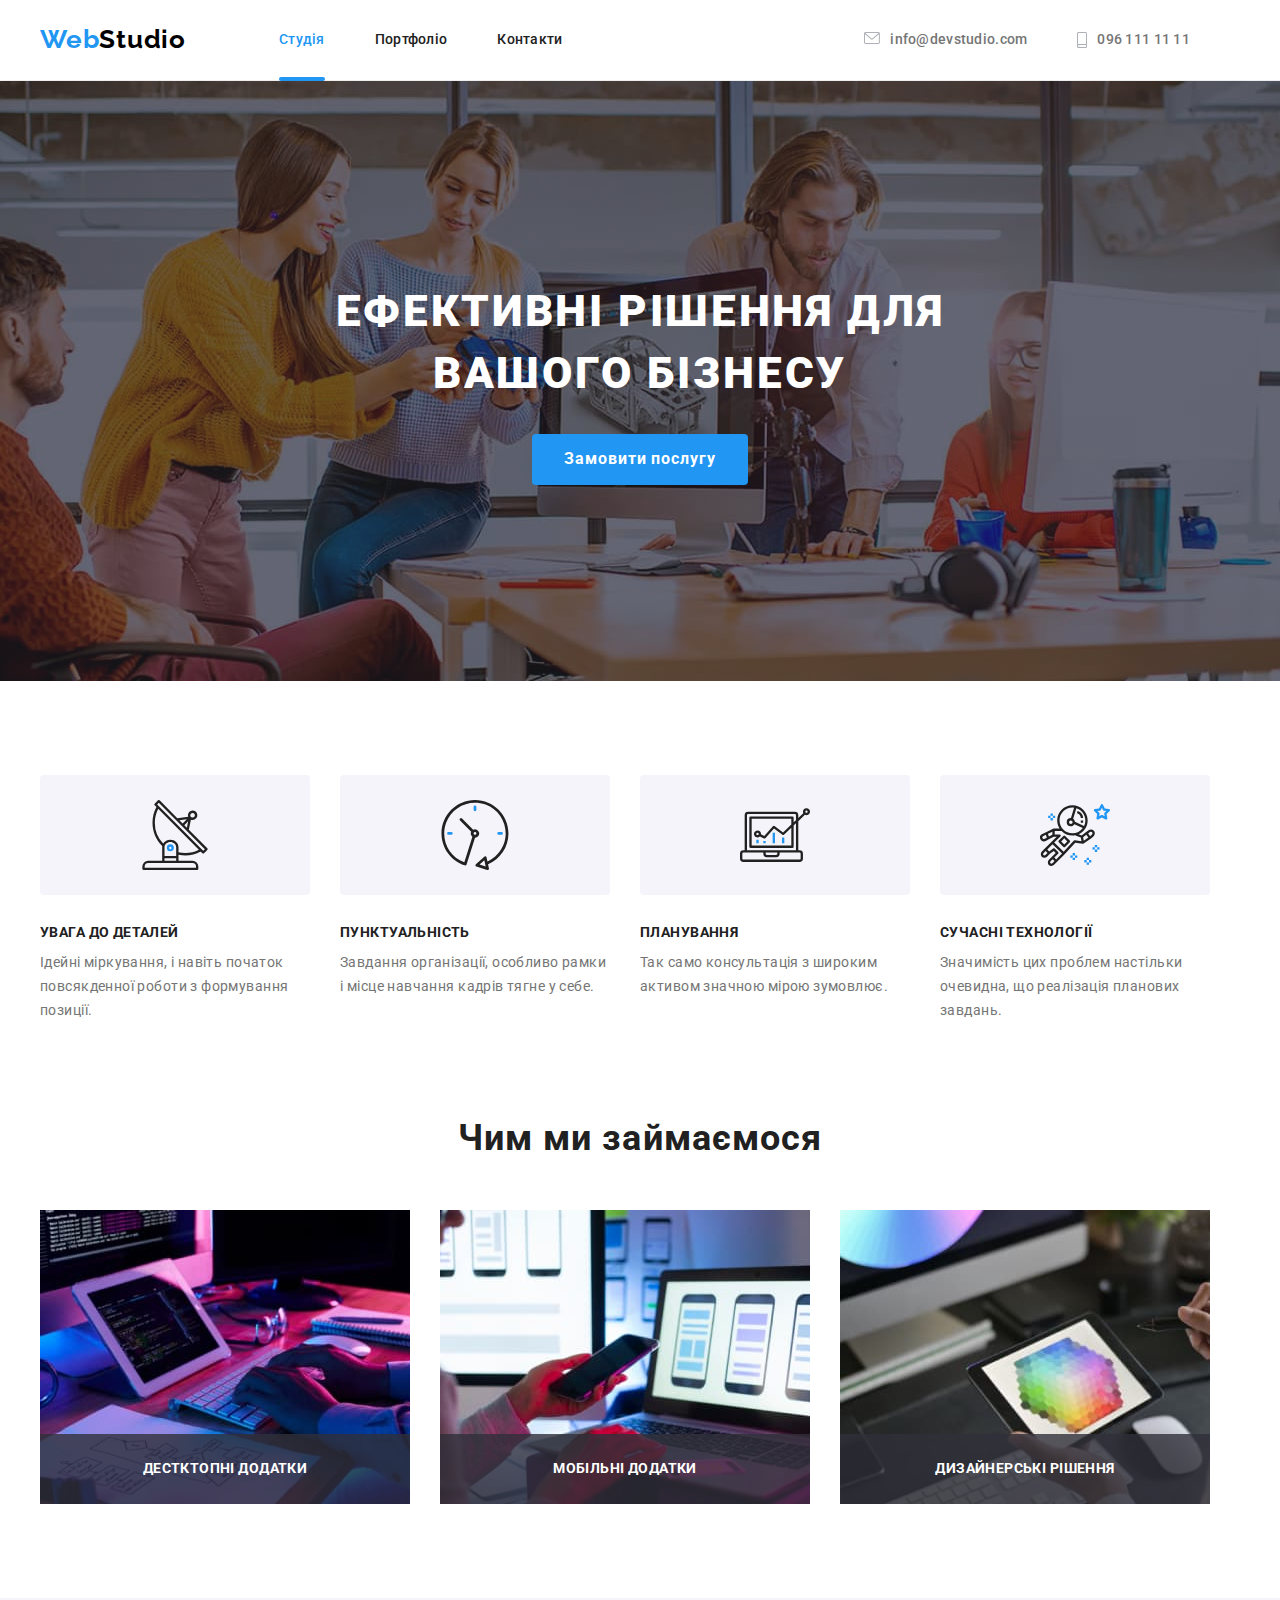
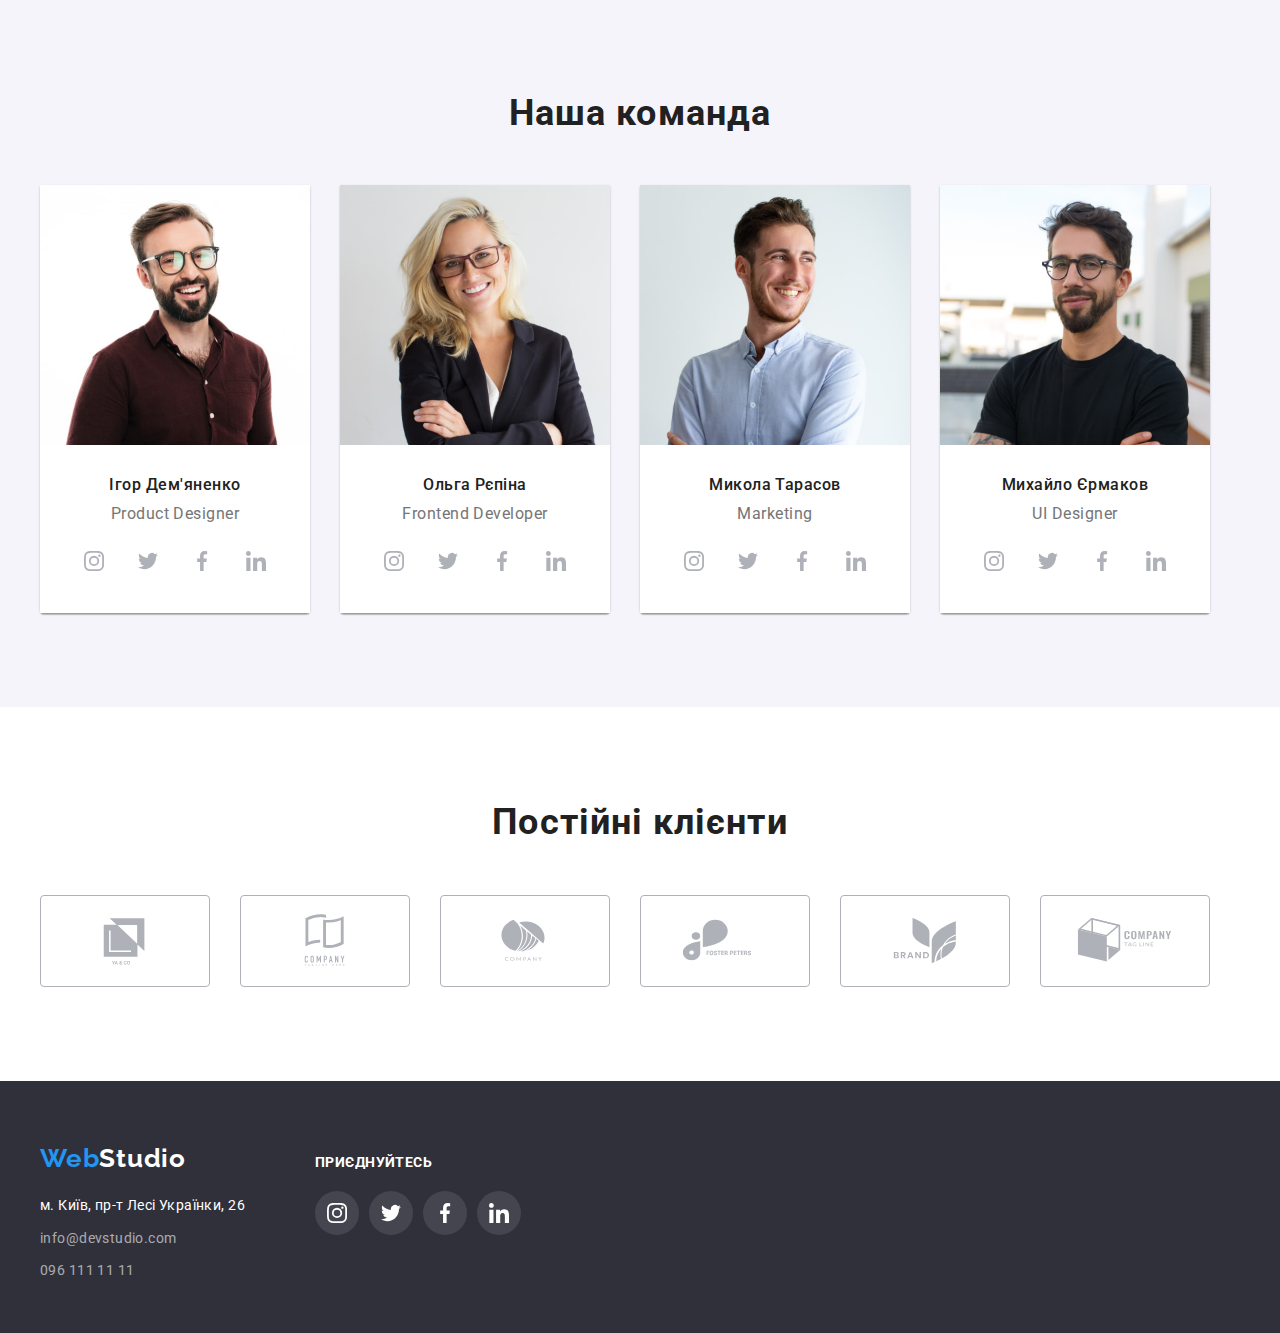
==== index.html @ 13bc8167 "Checkbox" ====
<!DOCTYPE html>
<html lang="uk">

<head>
    <meta charset="UTF-8">
    <meta http-equiv="X-UA-Compatible" content="IE=edge">
    <meta name="viewport" content="width=device-width, initial-scale=1.0">
    <title>Головна</title>

    <link rel="preconnect" href="https://fonts.googleapis.com">
    <link rel="preconnect" href="https://fonts.gstatic.com" crossorigin>
    <link href="https://fonts.googleapis.com/css2?family=Raleway:wght@700&family=Roboto:wght@400;500;700;900&display=swap" rel="stylesheet">

    <link rel="stylesheet" href="https://cdnjs.cloudflare.com/ajax/libs/modern-normalize/1.1.0/modern-normalize.min.css"> 
    <link rel="stylesheet" href="./css/styles.css"> 

</head>

<body>

    <!-- Хедер -->
    <header class="nav-border">
        <div class="container">
            <div class="container-nav">
                <nav class="container-nav">
    
                    <a href="./index.html" lang="en" title="Логотип компанії" class="logo link"><span
                            class="logo-accent">Web</span>Studio</a>

                    <ul class="site-nav list">
                        <li><a href="./index.html" title="Студія" class="link current">Студія</a></li>
                        <li><a href="./portfolio.html" title="Портфоліо" class="link">Портфоліо</a></li>
                        <li><a href="./contacts.html" title="Контакти" class="link">Контакти</a></li>
                    </ul>
                </nav>
                <div class="container-contacts">
                    <ul class="contacts list">
                        <li>
                            <a href="mailto:info@devstudio.com" class="email-header">
                                <svg class="header-contacts-icon" width="16px" height="12px">
                                    <use href="./images/symbol-defs.svg#icon-envelope"></use>
                            </svg> info@devstudio.com</a>
                        </li>
                        <li>
                            <a href="tel:0961111111" class="tel-header">
                                <svg class="header-contacts-icon" width="10px" height="16px">
                                    <use href="./images/symbol-defs.svg#icon-smartphone"></use>
                            </svg> 096 111 11 11</a>
                        </li>
                    </ul>
                </div>
            </div>
        </div>
    </header>

    <main>
      
        <!-- Ефективні рішення для вашого бізнесу -->
        <section class="hero overlay">
            <div class="container">
                <div class="hero-title-position">
                    <h1 class="hero-title uppercase">Ефективні рішення для вашого бізнесу</h1>
                </div>
                <div class="hero-buttom-position">
                    <button type="button" class="button primary" data-modal-open>Замовити послугу</button>
                </div>
            </div>
        </section>


        <!-- Особливості -->
        <section class="features">
            <div class="container">
                <h2 class="features-maintext hidden">Переваги нашої компанії</h2>
                <ul class="list">
                    <li class="features-li">
                        <div class="features-block">
                            <svg class="features-block-icon">
                            <use href="./images/symbol-defs.svg#icon-antenna"></use>
                            </svg>
                        </div>
                        <h3 class="maintextheader-features uppercase">Увага до деталей</h3>
                        <p class="maintext-features">Ідейні міркування, і навіть початок повсякденної роботи з формування позиції.</p>
                    </li>

                    <li class="features-li">
                        <div class="features-block">
                            <svg class="features-block-icon">
                                <use href="./images/symbol-defs.svg#icon-clock"></use>
                            </svg>
                        </div>
                        <h3 class="maintextheader-features uppercase">Пунктуальність</h3>
                        <p class="maintext-features">Завдання організації, особливо рамки і місце навчання кадрів тягне у себе.</p>
                    </li>

                    <li class="features-li">
                        <div class="features-block">
                            <svg class="features-block-icon">
                                <use href="./images/symbol-defs.svg#icon-diagram"></use>
                            </svg>
                        </div>
                        <h3 class="maintextheader-features uppercase">Планування</h3>
                        <p class="maintext-features">Так само консультація з широким активом значною мірою зумовлює.</p>
                    </li>

                    <li class="features-li">
                        <div class="features-block">
                            <svg class="features-block-icon">
                                <use href="./images/symbol-defs.svg#icon-astronaut"></use>
                            </svg>
                        </div>
                        <h3 class="maintextheader-features uppercase">Сучасні технології</h3>
                        <p class="maintext-features">Значимість цих проблем настільки очевидна, що реалізація планових завдань.</p>
                    </li>
                </ul>          
            </div>
        </section>


        <!-- Чим ми займаємося -->
        <section class="ourworks">
            <div class="container">
                <h2 class="ourworks-maintext">Чим ми займаємося</h2>
                <ul class="list-our-works">
                    <li class="ourworks-image">
                        <a class="ourworks-link" href="">
                            <img class="our-works-image" src="./images/img1.jpg" alt="Дестктопні додатки">
                            <div  class="ourworks-overlay"><p class="ourworks-text uppercase">Дестктопні додатки</p></div>
                        </a>
                    </li>
                    <li class="ourworks-image">
                        <a class="ourworks-link" href="">
                            <img class="our-works-image" src="./images/img2.jpg" alt="Мобільні додатки">
                            <div class="ourworks-overlay"><p class="ourworks-text uppercase">Мобільні додатки</p></div>
                        </a>
                    </li>
                    <li class="ourworks-image">
                        <a class="ourworks-link" href="">
                            <img class="our-works-image" src="./images/img3.jpg" alt="Дизайнерські рішення">
                            <div class="ourworks-overlay"><p class="ourworks-text uppercase">Дизайнерські рішення</p></div>
                        </a>
                    </li>
                </ul>
            </div>
        </section>


        <!-- Наша команда -->
        
        <section class="ourteam">
            <div class="container">
                <h2 class="ourteam-maintext">Наша команда</h2>

                <ul class="list-our-team">
                    <li class="list-our-team-decoration">
                        <img class="our-team-image" src="./images/img4.jpg" alt="Ігор Дем'яненко" width="270">
                            <div class="list-our-team-substrate">
                                <h3 class="maintextheader-team">Ігор Дем'яненко</h3>
                                <p class="maintext-team" lang="en">Product Designer</p>
                                <ul class="soc-icons-list">
                                    <li class="soc-icons-item">
                                        <a href="" class="soc-icons-link">
                                            <svg class="soc-icons-icon" width="20px" height="20px">
                                                <use href="./images/symbol-defs.svg#icon-instagram"></use>
                                            </svg>
                                        </a>
                                    </li>
                                    <li class="soc-icons-item">
                                        <a href="" class="soc-icons-link">
                                            <svg class="soc-icons-icon" width="20px" height="20px">
                                                <use href="./images/symbol-defs.svg#icon-twitter"></use>
                                            </svg>
                                        </a>
                                    </li>
                                    <li class="soc-icons-item">
                                        <a href="" class="soc-icons-link">
                                            <svg class="soc-icons-icon" width="20px" height="20px">
                                                <use href="./images/symbol-defs.svg#icon-facebook"></use>
                                            </svg>
                                        </a>
                                    </li>
                                    <li class="soc-icons-item">
                                        <a href="" class="soc-icons-link">
                                            <svg class="soc-icons-icon" width="20px" height="20px">
                                                <use href="./images/symbol-defs.svg#icon-linkedin"></use>
                                            </svg>
                                        </a>
                                    </li>
                                </ul>
                            </div>
                    </li>

                    <li class="list-our-team-decoration">
                        <img class="our-team-image" src="./images/img5.jpg" alt="Ольга Рєпіна" width="270">
                            <div class="list-our-team-substrate">
                                <h3 class="maintextheader-team">Ольга Рєпіна</h3>
                                <p class="maintext-team" lang="en">Frontend Developer</p>
                                <ul class="soc-icons-list">
                                    <li class="soc-icons-item">
                                        <a href="" class="soc-icons-link">
                                            <svg class="soc-icons-icon" width="20px" height="20px">
                                                <use href="./images/symbol-defs.svg#icon-instagram"></use>
                                            </svg>
                                        </a>
                                    </li>
                                    <li class="soc-icons-item">
                                        <a href="" class="soc-icons-link">
                                            <svg class="soc-icons-icon" width="20px" height="20px">
                                                <use href="./images/symbol-defs.svg#icon-twitter"></use>
                                            </svg>
                                        </a>
                                    </li>
                                    <li class="soc-icons-item">
                                        <a href="" class="soc-icons-link">
                                            <svg class="soc-icons-icon" width="20px" height="20px">
                                                <use href="./images/symbol-defs.svg#icon-facebook"></use>
                                            </svg>
                                        </a>
                                    </li>
                                    <li class="soc-icons-item">
                                        <a href="" class="soc-icons-link">
                                            <svg class="soc-icons-icon" width="20px" height="20px">
                                                <use href="./images/symbol-defs.svg#icon-linkedin"></use>
                                            </svg>
                                        </a>
                                    </li>
                                </ul>
                            </div>
                    </li>

                    <li class="list-our-team-decoration">
                        <img class="our-team-image" src="./images/img6.jpg" alt="Микола Тарасов" width="270">
                            <div class="list-our-team-substrate">
                                <h3 class="maintextheader-team">Микола Тарасов</h3>
                                <p class="maintext-team" lang="en">Marketing</p>
                                <ul class="soc-icons-list">
                                    <li class="soc-icons-item">
                                        <a href="" class="soc-icons-link">
                                            <svg class="soc-icons-icon" width="20px" height="20px">
                                                <use href="./images/symbol-defs.svg#icon-instagram"></use>
                                            </svg>
                                        </a>
                                    </li>
                                    <li class="soc-icons-item">
                                        <a href="" class="soc-icons-link">
                                            <svg class="soc-icons-icon" width="20px" height="20px">
                                                <use href="./images/symbol-defs.svg#icon-twitter"></use>
                                            </svg>
                                        </a>
                                    </li>
                                    <li class="soc-icons-item">
                                        <a href="" class="soc-icons-link">
                                            <svg class="soc-icons-icon" width="20px" height="20px">
                                                <use href="./images/symbol-defs.svg#icon-facebook"></use>
                                            </svg>
                                        </a>
                                    </li>
                                    <li class="soc-icons-item">
                                        <a href="" class="soc-icons-link">
                                            <svg class="soc-icons-icon" width="20px" height="20px">
                                                <use href="./images/symbol-defs.svg#icon-linkedin"></use>
                                            </svg>
                                        </a>
                                    </li>
                                </ul>
                            </div>
                    </li>

                    <li class="list-our-team-decoration">
                        <img class="our-team-image" src="./images/img7.jpg" alt=" Михайло Єрмаков" width="270">
                            <div class="list-our-team-substrate">
                                <h3 class="maintextheader-team">Михайло Єрмаков</h3>
                                <p class="maintext-team" lang="en">UI Designer</p>
                                <ul class="soc-icons-list">
                                    <li class="soc-icons-item">
                                        <a href="" class="soc-icons-link">
                                            <svg class="soc-icons-icon" width="20px" height="20px">
                                                <use href="./images/symbol-defs.svg#icon-instagram"></use>
                                            </svg>
                                        </a>
                                    </li>
                                    <li class="soc-icons-item">
                                        <a href="" class="soc-icons-link">
                                            <svg class="soc-icons-icon" width="20px" height="20px">
                                                <use href="./images/symbol-defs.svg#icon-twitter"></use>
                                            </svg>
                                        </a>
                                    </li>
                                    <li class="soc-icons-item">
                                        <a href="" class="soc-icons-link">
                                            <svg class="soc-icons-icon" width="20px" height="20px">
                                                <use href="./images/symbol-defs.svg#icon-facebook"></use>
                                            </svg>
                                        </a>
                                    </li>
                                    <li class="soc-icons-item">
                                        <a href="" class="soc-icons-link">
                                            <svg class="soc-icons-icon" width="20px" height="20px">
                                                <use href="./images/symbol-defs.svg#icon-linkedin"></use>
                                            </svg>
                                        </a>
                                    </li>
                                </ul>
                            </div>
                        </li>
                    </ul>
                </div>
        </section>

        <!-- Постійні клієнти -->
        <section class="ourclients">
            <div class="container">
                <h2 class="ourclients-maintext">Постійні клієнти</h2>
                <ul class="list-our-clients">
                    <li>
                        <div class="list-our-clients-substrate">
                            <a href="" class="our-clients-link">
                                <svg class="our-clients-icon "width="106px" height="60px">
                                    <use href="./images/symbol-defs.svg#icon-Logo1"></use>
                                </svg>
                            </a>
                        </div>
                    </li>
                    <li>
                        <div class="list-our-clients-substrate">
                            <a href="" class="our-clients-link">
                                <svg class="our-clients-icon "width="106px" height="60px">
                                    <use href="./images/symbol-defs.svg#icon-Logo2"></use>
                                </svg>
                            </a>
                        </div>
                    </li>
                    <li>
                        <div class="list-our-clients-substrate">
                            <a href="" class="our-clients-link">
                                <svg class="our-clients-icon" width="106px" height="60px">
                                    <use href="./images/symbol-defs.svg#icon-Logo3"></use>
                                </svg>
                            </a>
                        </div>
                    </li>
                    <li>
                        <div class="list-our-clients-substrate">
                            <a href="" class="our-clients-link">
                                <svg class="our-clients-icon" width="106px" height="60px">
                                    <use href="./images/symbol-defs.svg#icon-Logo4"></use>
                                </svg>
                            </a>
                        </div>
                    </li>
                    <li>
                        <div class="list-our-clients-substrate">
                            <a href="" class="our-clients-link">
                                <svg class="our-clients-icon" width="106px" height="60px">
                                    <use href="./images/symbol-defs.svg#icon-Logo5"></use>
                                </svg>
                            </a>
                        </div>
                    </li>
                    <li>
                        <div class="list-our-clients-substrate">
                            <a href="" class="our-clients-link">
                                <svg class="our-clients-icon" width="106px" height="60px">
                                    <use href="./images/symbol-defs.svg#icon-Logo6"></use>
                                </svg>
                            </a>
                        </div>
                    </li>
                </ul>
            </div>
        </section>


    </main>
        
<!-- Футер -->
<footer class="footer">
    <div class="container flex-footer">
        <div>
            <a href="./index.html" lang="en" title="Логотип компанії" class="logo link"><span
                    class="logo-accent">Web</span><span class="logo-footer">Studio</span></a>

            <address class="address">м. Київ, пр-т Лесі Українки, 26</address>

            <ul class="contacts-footer list">
                <li><a href="mailto:info@devstudio.com" class="link email-footer">info@devstudio.com</a></li>
                <li><a href="tel:0961111111" class="link tel-footer"> 096 111 11 11</a></li>
            </ul>
        </div>
        <div>
            <p class="maintextheader-join-us uppercase">Приєднуйтесь</p>
            <ul class="soc-icons-list">
                <li class="soc-icons-item">
                    <a href="" class="footer-soc-icons-link">
                        <svg class="soc-icons-icon" width="20px" height="20px">
                            <use href="./images/symbol-defs.svg#icon-instagram"></use>
                        </svg>
                    </a>
                </li>
                <li class="soc-icons-item">
                    <a href="" class="footer-soc-icons-link">
                        <svg class="soc-icons-icon" width="20px" height="20px">
                            <use href="./images/symbol-defs.svg#icon-twitter"></use>
                        </svg>
                    </a>
                </li>
                <li class="soc-icons-item">
                    <a href="" class="footer-soc-icons-link">
                        <svg class="soc-icons-icon" width="20px" height="20px">
                            <use href="./images/symbol-defs.svg#icon-facebook"></use>
                        </svg>
                    </a>
                </li>
                <li class="soc-icons-item">
                    <a href="" class="footer-soc-icons-link">
                        <svg class="soc-icons-icon" width="20px" height="20px">
                            <use href="./images/symbol-defs.svg#icon-linkedin"></use>
                        </svg>
                    </a>
                </li>
            </ul>
        </div>
    </div>
</footer>

<div class="backdrop is-hidden" data-modal>
    <div class="modal">
        <button type="button" class="modal-btn" data-modal-close>
            <svg width="18px" height="18px">
                <use href="./images/symbol-defs.svg#icon-modal-close"></use>
            </svg>
        </button>

        <p class="modal-title">Залиште свої дані ми вам передзвонимо</p>

        <form class="modal-form">

            <div class="modal-div">
                <label for="user-name" class="input-label">Ім'я</label>
                <div class="input-wrap">
                    <input type="text" class="modal-input" name="user-name" placeholder="" required>
                    <svg class="modal-input-icon" width="18px" height="18px">
                        <use href="./images/symbol-defs.svg#icon-form-name"></use>
                    </svg>
                </div>
            </div>

            <div class="modal-div">
                <label for="user-tel" class="input-label">Телефон</label>
                <div class="input-wrap">
                    <input type="number" class="modal-input" name="user-tel" placeholder="" required>
                    <svg class="modal-input-icon" width="18px" height="18px">
                        <use href="./images/symbol-defs.svg#icon-form-tel"></use>
                    </svg>
                </div>
            </div>
      
            
            <div class="modal-div">
                <label for="user-email" class="input-label">Пошта</label>
                <div class="input-wrap">
                    <input type="email" class="modal-input" name="user-email" placeholder="" required>
                    <svg class="modal-input-icon" width="18px" height="18px">
                        <use href="./images/symbol-defs.svg#icon-form-email"></use>
                    </svg>
                </div>
            </div>
                    

            <label for="user-comment" class="input-label">Коментар</label>
            <div class="modal-div">
                <input type="text" class="comment-input" name="user-comment" placeholder="Введіть текст">
            </div>
                

            <div class="check-div">
                <input class="input-check visually-hidden" type="checkbox" name="checkbox" value="true" required>
                <label for="checkbox" id="checkbox" class="checkbox-text">
                    <span>
                        <svg class="check-icon" width="16px" height="15px">
                            <use href="./images/symbol-defs.svg#icon-check"></use>
                        </svg>
                    </span>
                    Погоджуюся з розсилкою та приймаю 
                    <a href="" class="conditions">Умови договору</a>
                </label>
            </div>

            
                    


            <button type="submit" class="modal-btn-send">Відправити</button>
        </form>

    </div>
</div>

<script src="./js/modal.js"></script>

</body>

</html>
---- css/styles.css ----
html {
  box-sizing: border-box;
}

*,
*::before,
*::after {
  box-sizing: inherit;
}

:root {
  --logo-color: #000000;
  --primary-text-color: #212121;
  --accent-text-color: #2196f3;
  --light-text-color: #ffffff;
  --grey-text-color: #757575;
  --primary-background-color: #ffffff;
  --secondary-background-color: #2f303a;
  --section-ourteam-background-color: #f5f4fa;
  --svg-main-color:#afb1b8;
  --timing-function:cubic-bezier(0.4, 0, 0.2, 1);
}

body {
  font-family: 'Roboto', sans-serif;
  background-color: var(--primary-background-color);
  color: var(--primary-text-color);
}

.container {
  width: 1230px;
  padding-left: 15px;
  padding-right: 15px;
  margin: 0 auto;
}

.container-nav,
.container-nav-border {
  display: flex;
  align-items: center;
}

.nav-border {
  border-bottom: 1px solid #eeeeee;
}

.container-buttoms {
  display: flex;
  justify-content: center;
}

.container-contacts {
  display: flex;
  margin-left: auto;
  justify-content: baseline;
}

.contacts-li {
    justify-content: center;
    text-align: center;
}

.main-portfolio {
  padding-top: 94px;
  padding-bottom: 94px;
}

.portfolio {
  margin-top: 50px;
}

/* Списки */

.list {
  list-style: none;
  padding: 0;
  margin: 0;
  display: flex;
  justify-content: center;
}

.buttom-list {
  gap: 8px;
}

.list-portfolio,
.list-our-works,
.list-our-team,
.list-our-clients {
  list-style: none;
  padding: 0;
  margin: 0;
  display: flex;
  flex-wrap: wrap;
  gap: 30px;
}

.our-team-image,
.portfolio-image {
  display: block;
}

.portfolio-top-text {
  position: absolute;
  top: 0;
  left: 0;
  background: rgba(33, 150, 243, 0.9);
  color: var(--light-text-color);
  letter-spacing: 0.03em;
  font-size: 18px;
  line-height: 1.6;
  padding: 63px 24px;
  margin: 0;
  height: 100%;
  transform: translateY(100%);
  transition: transform 300ms linear;
  /* overflow: auto; */
}

.portfolio-top-wrap {
  position: relative;
  overflow: hidden;
}

.list-our-team-decoration:last-child {
  margin-right: 0;
}
.list-our-team-decoration {
  box-shadow: 0px 1px 3px rgba(0, 0, 0, 0.12), 0px 1px 1px rgba(0, 0, 0, 0.14),
    0px 2px 1px rgba(0, 0, 0, 0.2);
  border-radius: 0px 0px 4px 4px;
}

.list-our-team-substrate {
  background-color: var(--primary-background-color);
  text-align: center;
  padding-top: 30px;
  padding-bottom: 30px;
}

.list-portfolio-substrate {
  border: 1px solid #eeeeee;
  padding: 20px 24px;
}

.li-portfolio {
  transition-property: box-shadow;
  transition-duration: 250ms;
  transition-timing-function: cubic-bezier(0.4, 0, 0.2, 1);
}

.li-portfolio:hover,
.li-portfolio:focus {
    box-shadow: 0px 1px 1px rgba(0, 0, 0, 0.12), 0px 4px 4px rgba(0, 0, 0, 0.06), 1px 4px 6px rgba(0, 0, 0, 0.16);
}

.li-portfolio:hover .portfolio-top-text {
    transform: translateY(0);
}

/* Заголовки */

.features-maintext,
.ourworks-maintext,
.ourteam-maintext,
.ourclients-maintext {
  font-weight: 700;
  font-size: 36px;
  line-height: 1.2;
  letter-spacing: 0.03em;
  margin-top: 0;
  margin-bottom: 50px;
  text-align: center;
}

.maintextheader-features {
  margin-bottom: 10px;
}

.maintextheader-features,
.maintextheader-join-us,
.ourworks-text {
    font-weight: 700;
    font-size: 14px;
    line-height: 1.14;
    letter-spacing: 0.03em;
}

.maintextheader-join-us,
.ourworks-text {
    color: var(--primary-background-color);
}

.ourworks-link {
  text-decoration: none;
  position: relative;
} 

.our-works-image {
  display: block;
}

.ourworks-overlay {
  display: flex;
  justify-content: center;
  align-items: center;
  position:absolute;
  bottom:0;
  height: 70px;
  width: 100%;
  background: rgba(47, 48, 58, 0.8);
}

.maintextheader-join-us {
  margin-bottom: 20px;
}

.maintextheader-team {
  font-weight: 500;
  font-size: 16px;
  line-height: 1.2;
  letter-spacing: 0.03em;
  margin: 0 0;
  padding-bottom: 10px;
}

.maintextheader-portfolio {
  font-weight: 700;
  font-size: 18px;
  line-height: 2;
  letter-spacing: 0.06em;
  margin: 0 0;
}

.maintext-portfolio {
  font-size: 16px;
  line-height: 1.9;
  letter-spacing: 0.03em;
  color: var(--grey-text-color);
  margin: 0 0;
}

.maintext-features {
  font-size: 14px;
  line-height: 1.71;
  letter-spacing: 0.03em;
  color: var(--grey-text-color);
  margin-top: 0;
  margin-bottom: 0;
}

.maintext-team {
  font-size: 16px;
  line-height: 1.2;
  letter-spacing: 0.03em;
  color: var(--grey-text-color);
  margin: 0 0;
}

/* Скрыть заголовки */

.hidden {
  position: absolute;
  white-space: nowrap;
  width: 1px;
  height: 1px;
  overflow: hidden;
  border: 0;
  padding: 0;
  clip: rect(0 0 0 0);
  clip-path: inset(50%);
  margin: -1px;
}

/* Логотип */

.logo {
  font-family: 'Raleway', sans-serif;
  color: var(--logo-color);
  font-weight: 700;
  font-size: 26px;
  line-height: 1.2;
  letter-spacing: 0.03em;
}

.logo-accent {
  color: var(--accent-text-color);
}

.logo.link {
  text-decoration: none;
}

/* Навігація */

.site-nav {
  display: flex;
  font-weight: 500;
  font-size: 14px;
  line-height: 1.14;
  letter-spacing: 0.02em;
  margin-left: 93px;
}

.site-nav .link:hover,
.site-nav .link:focus {
  color: var(--accent-text-color);
}

.site-nav .link {
  position: relative;
  display: block;
  padding-top: 32px;
  padding-bottom: 32px;
  text-decoration: none;
  color: var(--primary-text-color);
  transition-property: color;
  transition-duration: 250ms;
  transition-timing-function: cubic-bezier(0.4, 0, 0.2, 1);
}

.site-nav .link.current {
  color: var(--accent-text-color);
}

.site-nav .link.current:after {
  content:'';
  position: absolute;
  bottom: -1px;
  display: block;
  width: 100%;
  height: 4px;
  background: var(--accent-text-color);
  border-radius: 2px;
}


.site-nav li {
  margin-right: 50px;
}


/* Контактная информация */

.header-contacts-icon {
  fill: var(--svg-main-color);
  margin-right: 10px;
  transition-property: background-color;
  transition-duration: 250ms;
  transition-timing-function: cubic-bezier(0.4, 0, 0.2, 1);
}

.email-header,
.tel-header {
  color: var(--grey-text-color);
  text-decoration: none;
  display: flex;
  justify-content: center;
  text-align: center;
  transition-property: background-color;
  transition-duration: 250ms;
  transition-timing-function: cubic-bezier(0.4, 0, 0.2, 1);
}

.email-header:hover,
.email-header:focus {
    color: var(--accent-text-color);
}

.tel-header:hover,
.tel-header:focus {
    color: var(--accent-text-color);
}

.email-header:hover .header-contacts-icon,
.email-header:focus .header-contacts-icon {
  fill: var(--accent-text-color);
}

.tel-header:hover .header-contacts-icon,
.tel-header:focus .header-contacts-icon {
  fill: var(--accent-text-color);
}


.contacts {
  display: flex;
  font-weight: 500;
  font-size: 14px;
  line-height: 1.14;
  letter-spacing: 0.02em;
}

.contacts-footer .list,
.contacts-footer .link,
.contacts .list,
.contacts .link {
  text-decoration: none;
}

.contacts li {
  margin-right: 50px;
  display: flex;
  justify-content: center;
}

.contacts-footer {
  font-weight: 500;
  font-size: 14px;
  line-height: 1.14;
  letter-spacing: 0.02em;
  display: block;
}

.contacts-footer li {
  margin-top: 9px;
  margin-bottom: 9px;
  display: block;
}

/* Герой */

.overlay {
  max-width: 1600px;
  height: 600px;
  margin-left: auto;
  margin-right: auto;
  background-image: linear-gradient(rgba(47, 48, 58, 0.4), rgba(47, 48, 58, 0.4)),
    url(../images/Hero.jpg);
  background-size: cover;
  background-position: center;
  background-repeat: no-repeat;
}

.hero {
  background-color: var(--secondary-background-color);
  justify-content: center;
  text-align: center;
  padding-top: 200px;
  padding-bottom: 200px;
}

.hero-title {
  color: var(--light-text-color);
  font-weight: 900;
  font-size: 44px;
  line-height: 1.4;
  letter-spacing: 0.06em;
  margin-top: 0;
  margin-bottom: 30px;
}

.hero-title-position {
  width: 696px;
  display: inline-block;
}

.hero-buttom-position {
  display: block;
}

/* Основной блок */

/* Секція "Особливості" i "Чим ми займаємося" */

.features {
  background-color: var(--primary-background-color);
}

.ourworks {
  background-color: var(--primary-background-color);
  padding-bottom: 94px;
}

/* Секція "Наша команда" */

.ourteam {
  background-color: var(--section-ourteam-background-color);
}

.soc-icons-icon {
  transition-property: fill;
  transition-duration: 250ms;
  transition-timing-function: cubic-bezier(0.4, 0, 0.2, 1);
}

.soc-icons-list {
    padding: 0 0;
    margin-top: 16px;
    list-style: none;
    gap: 10px;
}

.soc-icons-list,
.soc-icons-item {
    display: flex;
    justify-content: center;
    align-items: center;
}

.soc-icons-link {
    display: flex;   
    padding: 12px;
    width: 44px;
    height: 44px;
    border-radius: 50%;
    fill: var(--svg-main-color);
    transition-property: background-color;
    transition-duration: 250ms;
    transition-timing-function: cubic-bezier(0.4, 0, 0.2, 1);
}

.soc-icons-link:hover,
.soc-icons-link:focus {
    background-color: var(--accent-text-color);
}

.soc-icons-link:hover .soc-icons-icon,
.soc-icons-link:focus .soc-icons-icon {
    fill: var(--light-text-color);
}

.features,
.ourteam,
.ourclients {
  padding-top: 94px;
  padding-bottom: 94px;
}

.features-li {
  width: 270px;
  margin-right: 30px;
}

.features-li:last-child {
  padding-right: 0;
}

.features-block {
    width: 270px;
    height: 120px;
    background-color: var(--section-ourteam-background-color);
    border-radius: 4px;
    margin-bottom: 30px;
    display: flex;
    justify-content:center;
    align-items: center;
}

.features-block-icon {
    width: 70px;
    height: 70px;
}

.button {
  display: inline-block;
  font-family: inherit;
  border: hidden;
  cursor: pointer;
}

/* Секція Постійні клієнти */

.our-clients-icon {
    fill: var(--svg-main-color);
    transition-property: fill;
    transition-duration: 250ms;
    transition-timing-function: cubic-bezier(0.4, 0, 0.2, 1);
}

.list-our-clients-substrate {
    display: flex;
    align-items: center;
    fill: var(--svg-main-color);
}

.our-clients-link {
    display: flex;
    justify-content: center;
    align-items: center;
    width: 170px;
    height: 92px;
    border: 1px solid #AFB1B8;
    border-radius: 4px;
    transition-property: border-color, fill;
    transition-duration: 250ms;
    transition-timing-function: cubic-bezier(0.4, 0, 0.2, 1);
}

/* substrate - это подложка, div */

.our-clients-link:focus,
.our-clients-link:hover {
    border-color: var(--accent-text-color);
}

.our-clients-link:focus .our-clients-icon,
.our-clients-link:hover .our-clients-icon {
    fill: var(--accent-text-color);
}


/* Кнопки */

.button.primary {
  color: var(--light-text-color);
  background-color: var(--accent-text-color);
  font-weight: 700;
  font-size: 16px;
  line-height: 1.9;
  align-items: center;
  text-align: center;
  letter-spacing: 0.06em;
  padding: 10px 32px;
  border-radius: 4px;
  text-align: center;
  transition-property: color, background-color;
  transition-duration: 250ms;
  transition-timing-function: cubic-bezier(0.4, 0, 0.2, 1);
}

.button.primary:hover,
.button.primary:focus {
  color: var(--light-text-color);
  background-color: var(--accent-text-color);
}

.button.secondary {
  font-weight: 500;
  font-size: 16px;
  line-height: 1.6;
  text-align: center;
  letter-spacing: 0.03em;
  padding: 6px 22px;
  border-radius: 4px;
  text-align: center;
  transition-property: background-color, color, box-shadow;
  transition-duration: 250ms;
  transition-timing-function: cubic-bezier(0.4, 0, 0.2, 1);
}

.button.secondary:hover,
.button.secondary:focus {
  background-color: var(--accent-text-color);
  color: var(--light-text-color);
  box-shadow: 0px 3px 1px rgba(0, 0, 0, 0.1), 0px 1px 2px rgba(0, 0, 0, 0.08), 0px 2px 2px rgba(0, 0, 0, 0.12);
}

.uppercase {
  text-transform: uppercase;
}

/* Футер*/

.footer {
  background-color: var(--secondary-background-color);
  height: 252px;
  padding-top: 60px;
  padding-bottom: 60px;
}

.flex-footer {
    display: flex;
    align-items: baseline;
    justify-content: baseline;
    gap: 70px;
}

.address {
  color: var(--light-text-color);
  font-style: normal;
  font-size: 14px;
  line-height: 1.7;
  letter-spacing: 0.03em;
  margin-top: 20px;
}

.logo-footer {
  color: var(--light-text-color);
}

.email-footer,
.tel-footer {
  color: rgba(255, 255, 255, 0.6);
  font-weight: 400;
  font-size: 14px;
  line-height: 1.7;
  letter-spacing: 0.03em;
  transition-property: color;
  transition-duration: 250ms;
  transition-timing-function: cubic-bezier(0.4, 0, 0.2, 1);
}

.email-footer:hover,
.email-footer:focus {
  color: var(--accent-text-color);
}

.tel-footer:hover,
.tel-footer:focus {
  color: var(--accent-text-color);
}


.footer-soc-icons-link {
  display: flex;
  padding: 12px;
  width: 44px;
  height: 44px;
  border-radius: 50%;
  background-color: rgba(255, 255, 255, 0.1);
  fill: var(--light-text-color);
  transition-property: background-color, fill;
  transition-duration: 250ms;
  transition-timing-function: cubic-bezier(0.4, 0, 0.2, 1);
}

.footer-soc-icons-link:hover,
.footer-soc-icons-link:focus {
    background-color: var(--accent-text-color);
}

.footer-soc-icons-link:hover .footer-soc-icons-icon,
.footer-soc-icons-link:focus .footer-soc-icons-icon {
    fill: var(--light-text-color);
}


.backdrop {
  top: 0;
  width: 100%;
  height: 100%;
  position: fixed;
  background: rgba(0, 0, 0, 0.2);
  transition: opacity 300ms linear, visibility 300ms linear;
}


.modal {
  width: 528px;
  min-height: 581px;
  background-color: var(--primary-background-color);
  position: absolute;
  top: 50%;
  left: 50%;
  transform: translate(-50%, -50%) scale(1);
  transition: transform 300ms linear;
}

.backdrop.is-hidden .modal {
  transform: translate(-50%, -50%) scale(0);

}

.modal-btn {
  width: 30px;
  height: 30px;
  border: 1px solid rgba(0, 0, 0, 0.1);
  border-radius: 50%;
  background-color: transparent;
  position: absolute;
  right: 8px;
  top: 8px;
  display: flex;
  align-items: center;
  justify-content: center;
  padding: 0;
  cursor: pointer;
}


.is-hidden {
  opacity: 0;
  visibility: hidden;
  pointer-events: none;
}

.modal-form {
  text-align: center;
  justify-content: center;
  align-items: centers;
}

.modal-title {
  font-weight: 700;
  font-size: 20px;
  line-height: 1.15;
  text-align: center;
  letter-spacing: 0.03em;
  color: var(--primary-text-color);
  margin: 40px 40px 12px;
}

.modal-div {
  margin: 0;
  margin-bottom: 10px;
}

.check-div {
  display: flex;
  align-items: center;
  justify-content: center;
}

.input-label {
  display: block;
  margin: 0;
  padding-left: 40px;
  text-align: left ;
  font-size: 12px;
  line-height: 1.16;
  letter-spacing: 0.01em;
  color: var(--grey-text-color);
}

.checkbox-text {
    font-size: 14px;
    line-height: 1.71;
    letter-spacing: 0.03em;
    color: var(--grey-text-color);
    display: block;
}

/*.check-icon {
  margin-right: 7px;
}*/

.input-check:focus + .checkbox-text span {
  border-color: var(--accent-text-color);
}

.checkbox-text span {
  width: 16px;
  height: 15px;
  border: 2px solid var(--logo-color);
  border-radius: 2px;
  margin-right: 7px;
  display: flex;
  align-items: center;
  justify-content: center;
  fill: transparent;
}

.input-check:checked+.checkbox-text span {
  background-color: var(--accent-text-color);
  border-color: transparent;
  fill: var(--light-text-color);
}

/*.checkbox-text::before {
  content: ;
  width: 16px;
  height: 15px;
  border: 2px solid var(--logo-color);
  border-radius: 2px;
  margin-right: 7px;
}

.input-check:checked + .checkbox-text::before {
  background-color: var(--accent-text-color);
  background-image: url(../images/form/check.svg);
  background-position: center;
  background-repeat: no-repeat;
  border-color: transparent;
}*/

.modal-input,
.comment-input {

  width: 448px;
  height: 40px;
  border: 1px solid rgba(33, 33, 33, 0.2);
  border-radius: 4px;
  padding-left: 65px;
  outline-color: transparent;
}

.modal-input:focus {
  border: 1px solid var(--accent-text-color);
}

.modal-input:focus + .modal-input-icon {
  fill:var(--accent-text-color);
}

.comment-input {
  height: 120px;
  padding: 12px 16px;
}

.modal-input::placeholder,
.comment-input::placeholder {
    font-size: 12px;
    line-height: 1.16;
    letter-spacing: 0.01em;
    color: rgba(117, 117, 117, 0.5);
}

.modal-input-icon {
  position: absolute;
  top: 25%;
  left: 53px;
  transform: translateX(50%);

}

.input-wrap {
  position: relative;
}

.conditions {
  color: var(--accent-text-color);
}

.modal-btn-send {
  display: flex;
  align-items: center;
  justify-content: center;
  min-width: 200px;
  height: 50px;
  color: var(--light-text-color);
  background-color: var(--accent-text-color);
  box-shadow: 0px 4px 4px rgba(0, 0, 0, 0.15);
  border-radius: 4px;
  font-weight: 700;
  font-size: 16px;
  line-height: 1.88;
  text-align: center;
  letter-spacing: 0.06em;
  padding: 10px 52px;
  border: none;
  margin: 30px 164px 40px;
}
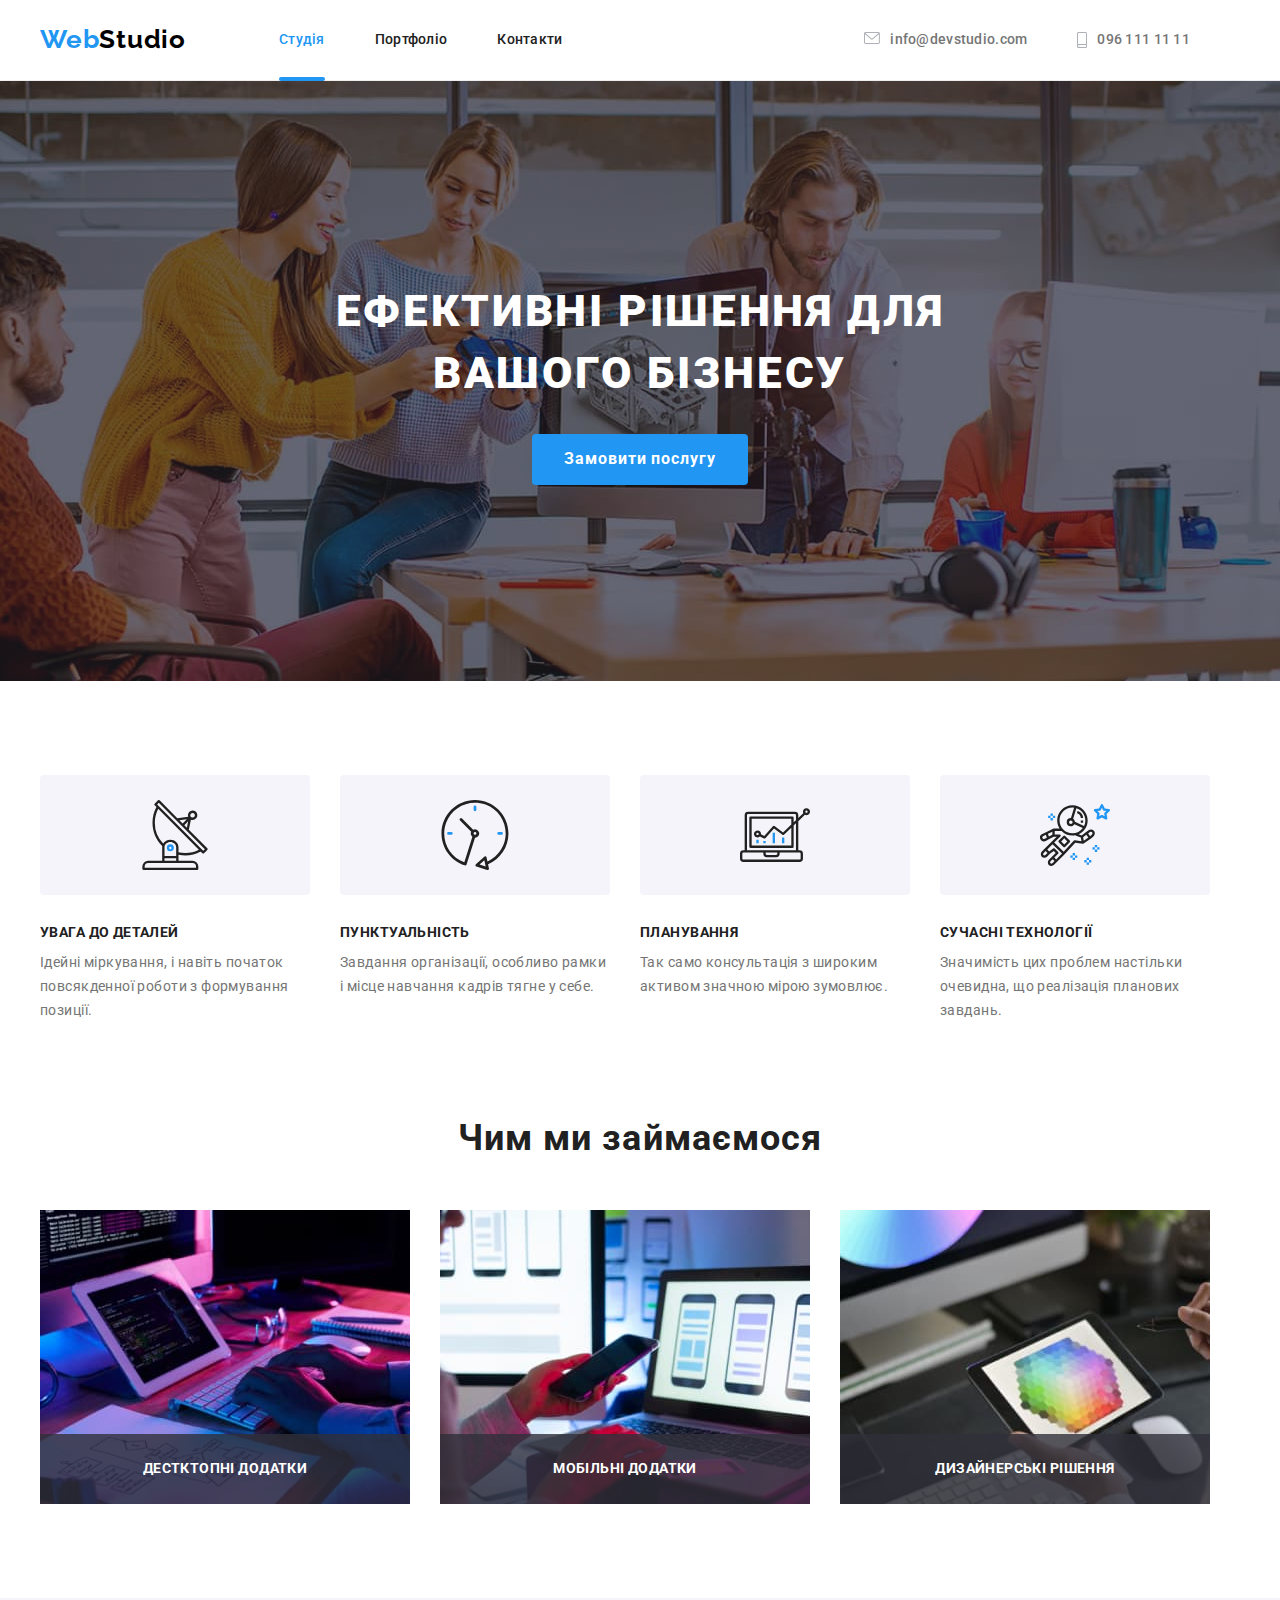
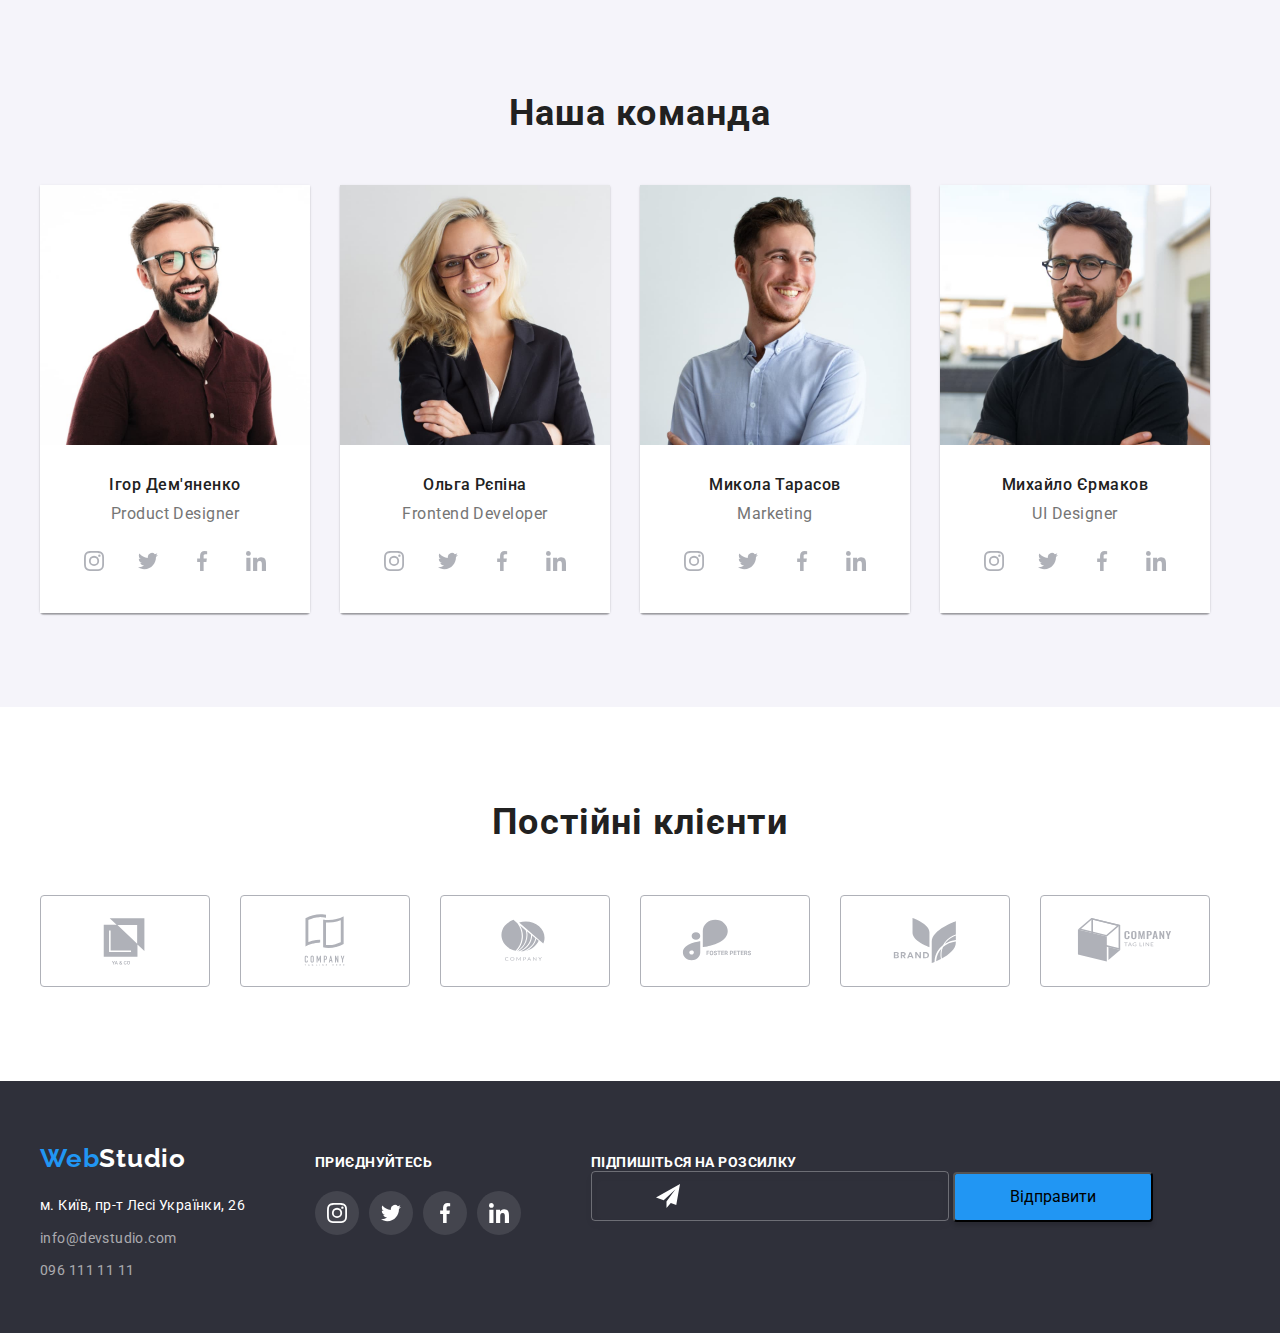
==== commit 76d6ac98: "Footer" ====
--- a/index.html
+++ b/index.html
@@ -420,6 +420,16 @@
                 </li>
             </ul>
         </div>
+        <div>      
+            <label for="user-email" class="maintextheader-join-us uppercase">Підпишіться на розсилку</label>
+                <div class="input-wrap">
+                    <input type="email" class="input-subscr" name="user-email" placeholder="">
+                        <svg class="modal-input-icon" width="24px" height="24px">
+                            <use href="./images/symbol-defs.svg#icon-icon-send"></use>
+                        </svg>
+                    <button type="submit" class="modal-btn-subsr">Відправити</button>
+                </div>             
+        </div>
     </div>
 </footer>
 
@@ -474,15 +484,14 @@
                 
 
             <div class="check-div">
-                <input class="input-check visually-hidden" type="checkbox" name="checkbox" value="true" required>
-                <label for="checkbox" id="checkbox" class="checkbox-text">
+                <input class="input-check hidden" type="checkbox" name="privacy" id="privacy" value="true" required>
+                <label for="privacy" class="checkbox-text">
                     <span>
                         <svg class="check-icon" width="16px" height="15px">
                             <use href="./images/symbol-defs.svg#icon-check"></use>
                         </svg>
                     </span>
-                    Погоджуюся з розсилкою та приймаю 
-                    <a href="" class="conditions">Умови договору</a>
+                    Погоджуюся з розсилкою та приймаю <a href="" class="conditions">Умови договору</a>
                 </label>
             </div>
 
--- a/css/styles.css
+++ b/css/styles.css
@@ -745,6 +745,8 @@
   left: 50%;
   transform: translate(-50%, -50%) scale(1);
   transition: transform 300ms linear;
+  margin: 0;
+  padding: 0;
 }
 
 .backdrop.is-hidden .modal {
@@ -800,6 +802,7 @@
   display: flex;
   align-items: center;
   justify-content: center;
+  margin-top: 20px;
 }
 
 .input-label {
@@ -818,15 +821,9 @@
     line-height: 1.71;
     letter-spacing: 0.03em;
     color: var(--grey-text-color);
-    display: block;
-}
-
-/*.check-icon {
-  margin-right: 7px;
-}*/
-
-.input-check:focus + .checkbox-text span {
-  border-color: var(--accent-text-color);
+    display: flex;
+    align-items: baseline;
+    justify-content: baseline;
 }
 
 .checkbox-text span {
@@ -841,10 +838,14 @@
   fill: transparent;
 }
 
-.input-check:checked+.checkbox-text span {
+.input-check:checked + .checkbox-text span {
   background-color: var(--accent-text-color);
   border-color: transparent;
   fill: var(--light-text-color);
+}
+
+.input-check:focus+.checkbox-text span {
+  border-color: var(--accent-text-color);
 }
 
 /*.checkbox-text::before {
@@ -910,6 +911,7 @@
 
 .conditions {
   color: var(--accent-text-color);
+  margin-left: 3px;
 }
 
 .modal-btn-send {
@@ -932,3 +934,24 @@
   margin: 30px 164px 40px;
 }
 
+.modal-btn-send:hover,
+.modal-btn-send:focus {
+  background: #188CE8;
+}
+
+.input-subscr {
+  width: 358px;
+  height: 50px;
+  border: 1px solid rgba(255, 255, 255, 0.3);
+  filter: drop-shadow(0px 4px 4px rgba(0, 0, 0, 0.15));
+  border-radius: 4px;
+  background-color: transparent;
+}
+
+.modal-btn-subsr {
+  width: 200px;
+  height: 50px;
+  background: var(--accent-text-color);
+  box-shadow: 0px 4px 4px rgba(0, 0, 0, 0.15);
+  border-radius: 4px;
+}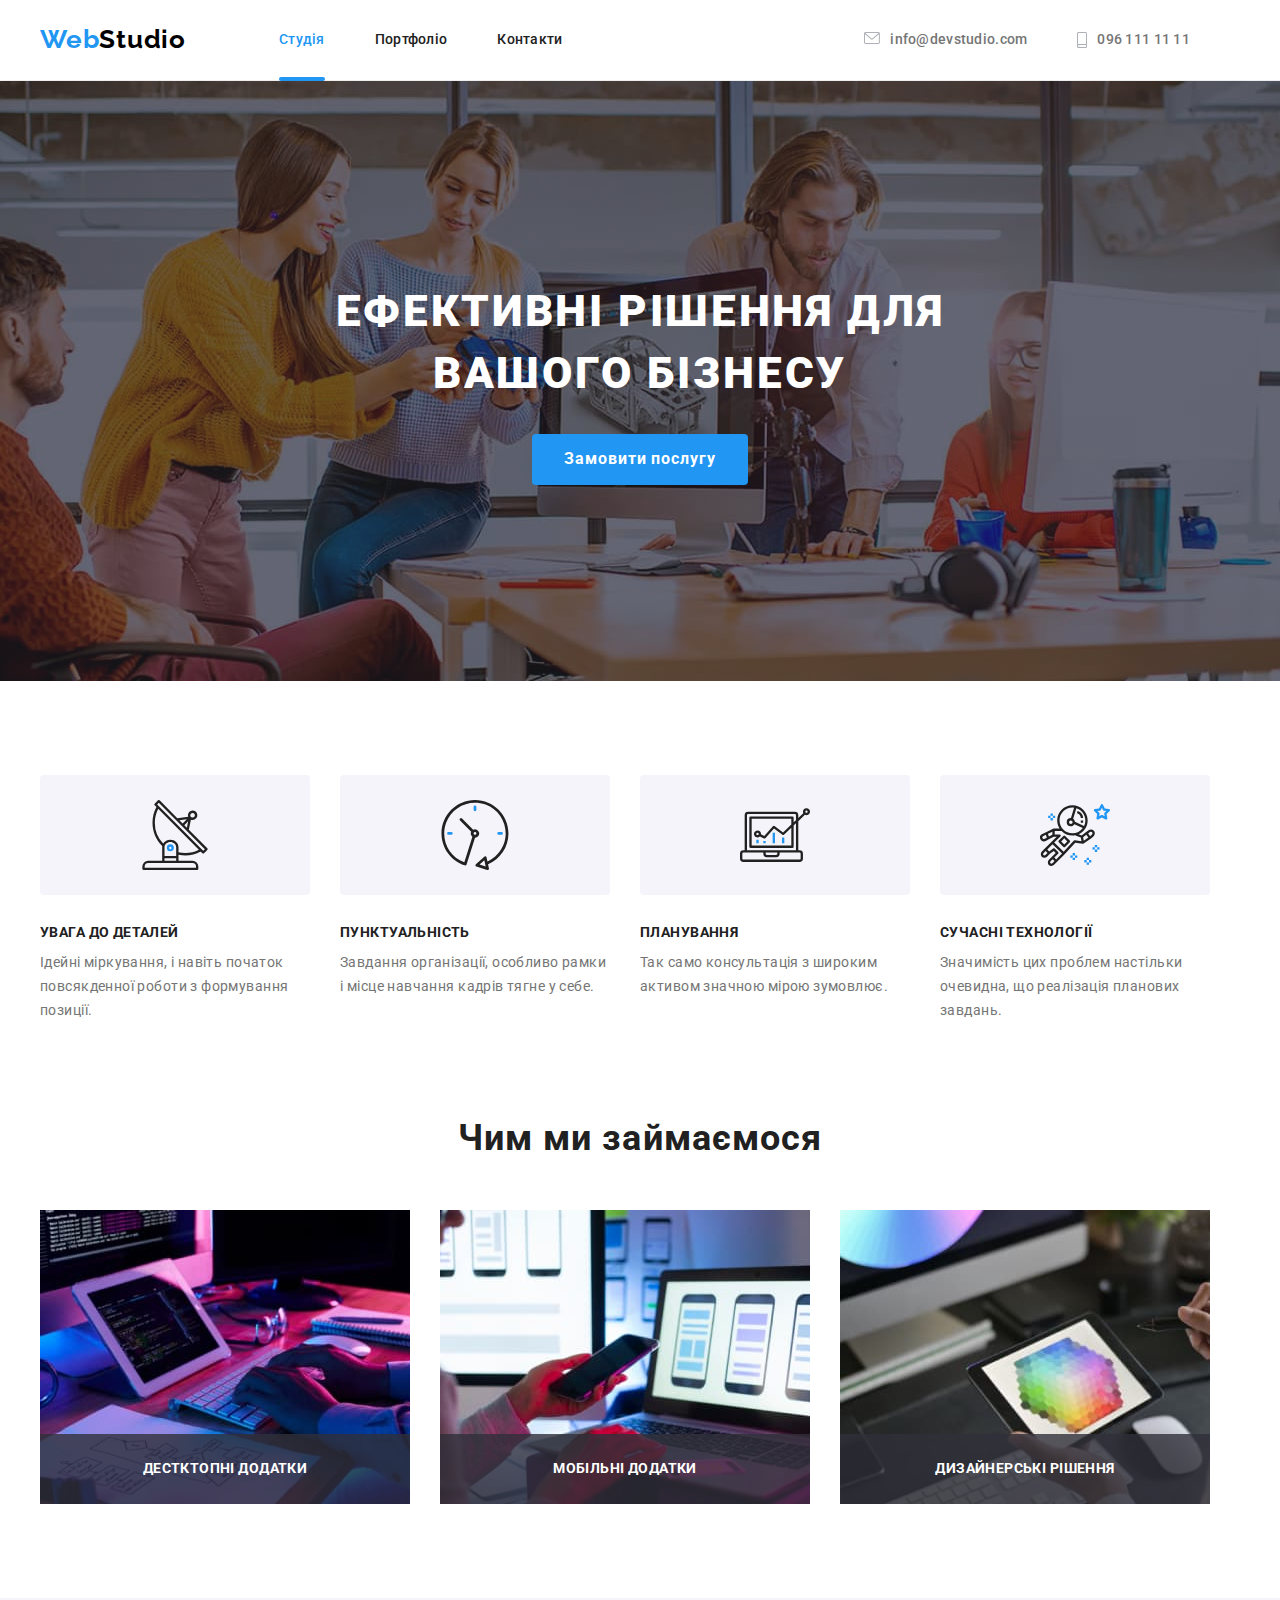
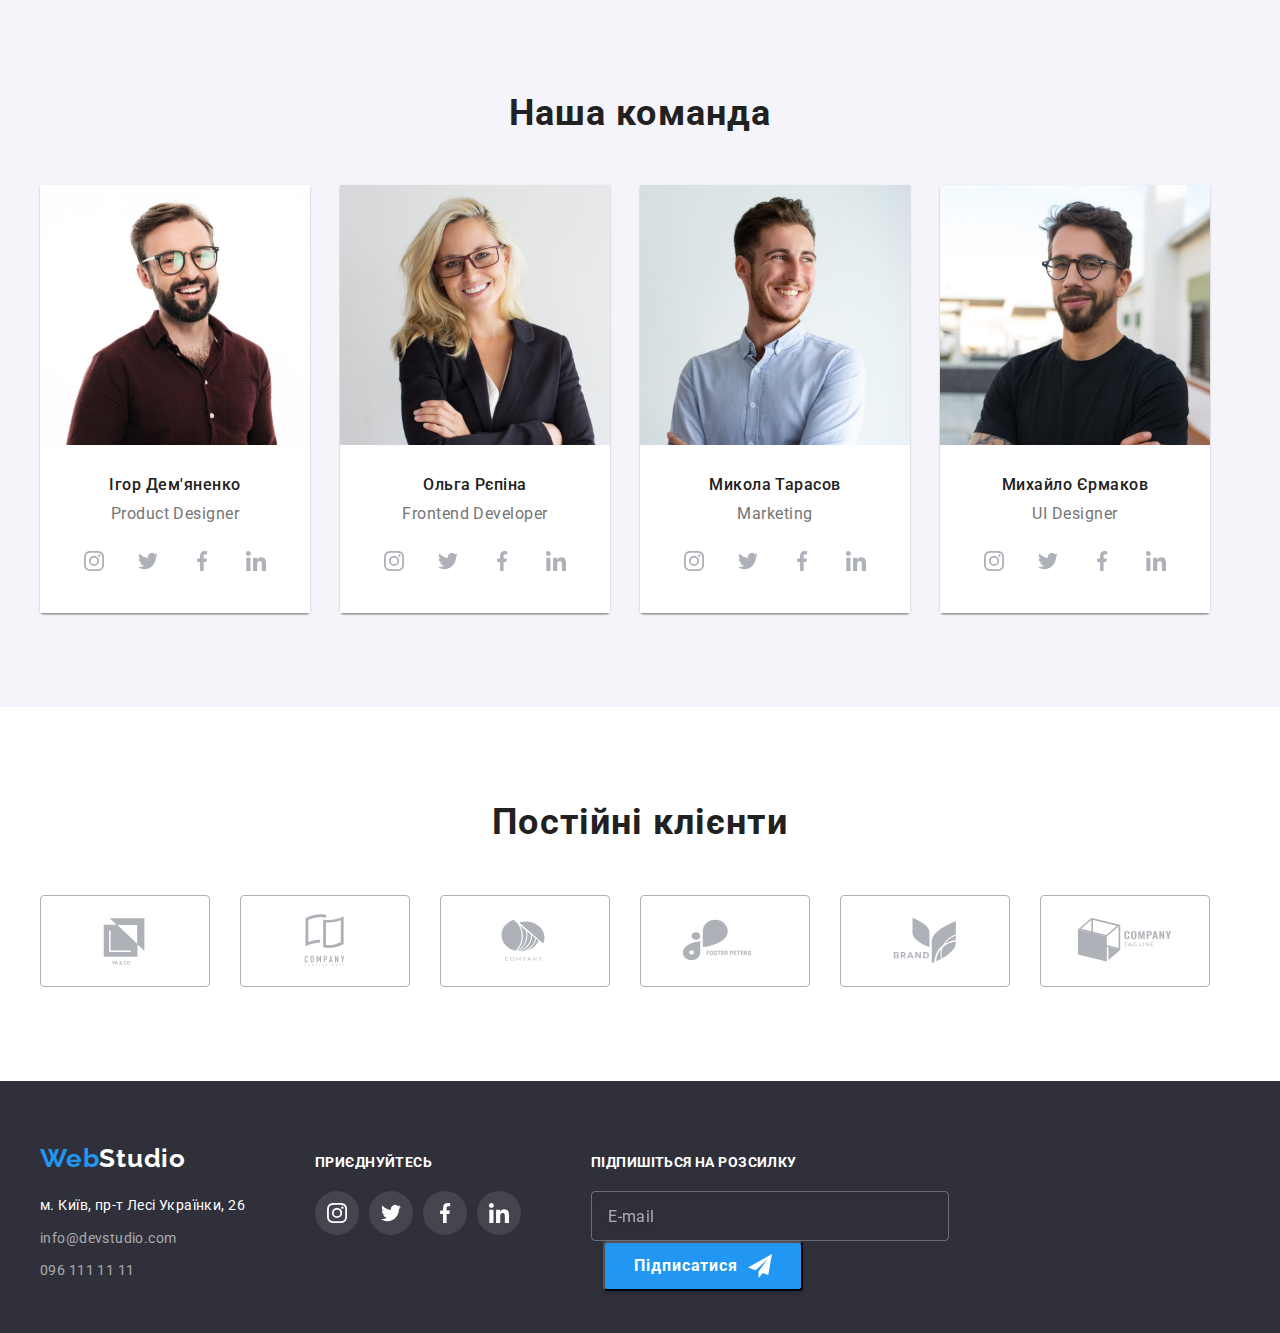
==== commit 6b1ee08d: "Footer New" ====
--- a/index.html
+++ b/index.html
@@ -125,19 +125,25 @@
                     <li class="ourworks-image">
                         <a class="ourworks-link" href="">
                             <img class="our-works-image" src="./images/img1.jpg" alt="Дестктопні додатки">
-                            <div  class="ourworks-overlay"><p class="ourworks-text uppercase">Дестктопні додатки</p></div>
+                            <div class="ourworks-overlay">
+                                <p class="ourworks-text uppercase">Дестктопні додатки</p>
+                            </div>
                         </a>
                     </li>
                     <li class="ourworks-image">
                         <a class="ourworks-link" href="">
                             <img class="our-works-image" src="./images/img2.jpg" alt="Мобільні додатки">
-                            <div class="ourworks-overlay"><p class="ourworks-text uppercase">Мобільні додатки</p></div>
+                            <div class="ourworks-overlay">
+                                <p class="ourworks-text uppercase">Мобільні додатки</p>
+                            </div>
                         </a>
                     </li>
                     <li class="ourworks-image">
                         <a class="ourworks-link" href="">
                             <img class="our-works-image" src="./images/img3.jpg" alt="Дизайнерські рішення">
-                            <div class="ourworks-overlay"><p class="ourworks-text uppercase">Дизайнерські рішення</p></div>
+                            <div class="ourworks-overlay">
+                                <p class="ourworks-text uppercase">Дизайнерські рішення</p>
+                            </div>
                         </a>
                     </li>
                 </ul>
@@ -422,17 +428,20 @@
         </div>
         <div>      
             <label for="user-email" class="maintextheader-join-us uppercase">Підпишіться на розсилку</label>
-                <div class="input-wrap">
-                    <input type="email" class="input-subscr" name="user-email" placeholder="">
-                        <svg class="modal-input-icon" width="24px" height="24px">
+                <div class="subscr-div">
+                    <input type="email" class="input-subscr" name="user-email" placeholder="E-mail">
+
+                    <button type="submit" class="modal-btn-subsr">Підписатися
+                        <svg class="icon-telegram" width="24px" height="24px">
                             <use href="./images/symbol-defs.svg#icon-icon-send"></use>
                         </svg>
-                    <button type="submit" class="modal-btn-subsr">Відправити</button>
+                    </button>
                 </div>             
         </div>
     </div>
 </footer>
 
+<!-- Модалка -->
 <div class="backdrop is-hidden" data-modal>
     <div class="modal">
         <button type="button" class="modal-btn" data-modal-close>
--- a/css/styles.css
+++ b/css/styles.css
@@ -946,12 +946,40 @@
   filter: drop-shadow(0px 4px 4px rgba(0, 0, 0, 0.15));
   border-radius: 4px;
   background-color: transparent;
+  padding: 15px 16px;
+}
+
+.input-subscr::placeholder {
+  font-size: 16px;
+  line-height: 1.25;
+  display: flex;
+  align-items: center;
+  letter-spacing: 0.03em;
+  color: rgba(255, 255, 255, 0.6);
 }
 
 .modal-btn-subsr {
+  display: flex;
   width: 200px;
   height: 50px;
   background: var(--accent-text-color);
   box-shadow: 0px 4px 4px rgba(0, 0, 0, 0.15);
   border-radius: 4px;
+  margin-left: 12px;
+  font-weight: 700;
+  font-size: 16px;
+  line-height: 1.88;
+  text-align: center;
+  align-items: center;
+  justify-content: center;
+  letter-spacing: 0.06em;
+  color: var(--light-text-color);
+}
+
+.subscr-div {
+  margin-top: 20px;
+}
+
+.icon-telegram {
+  margin-left: 10px;
 }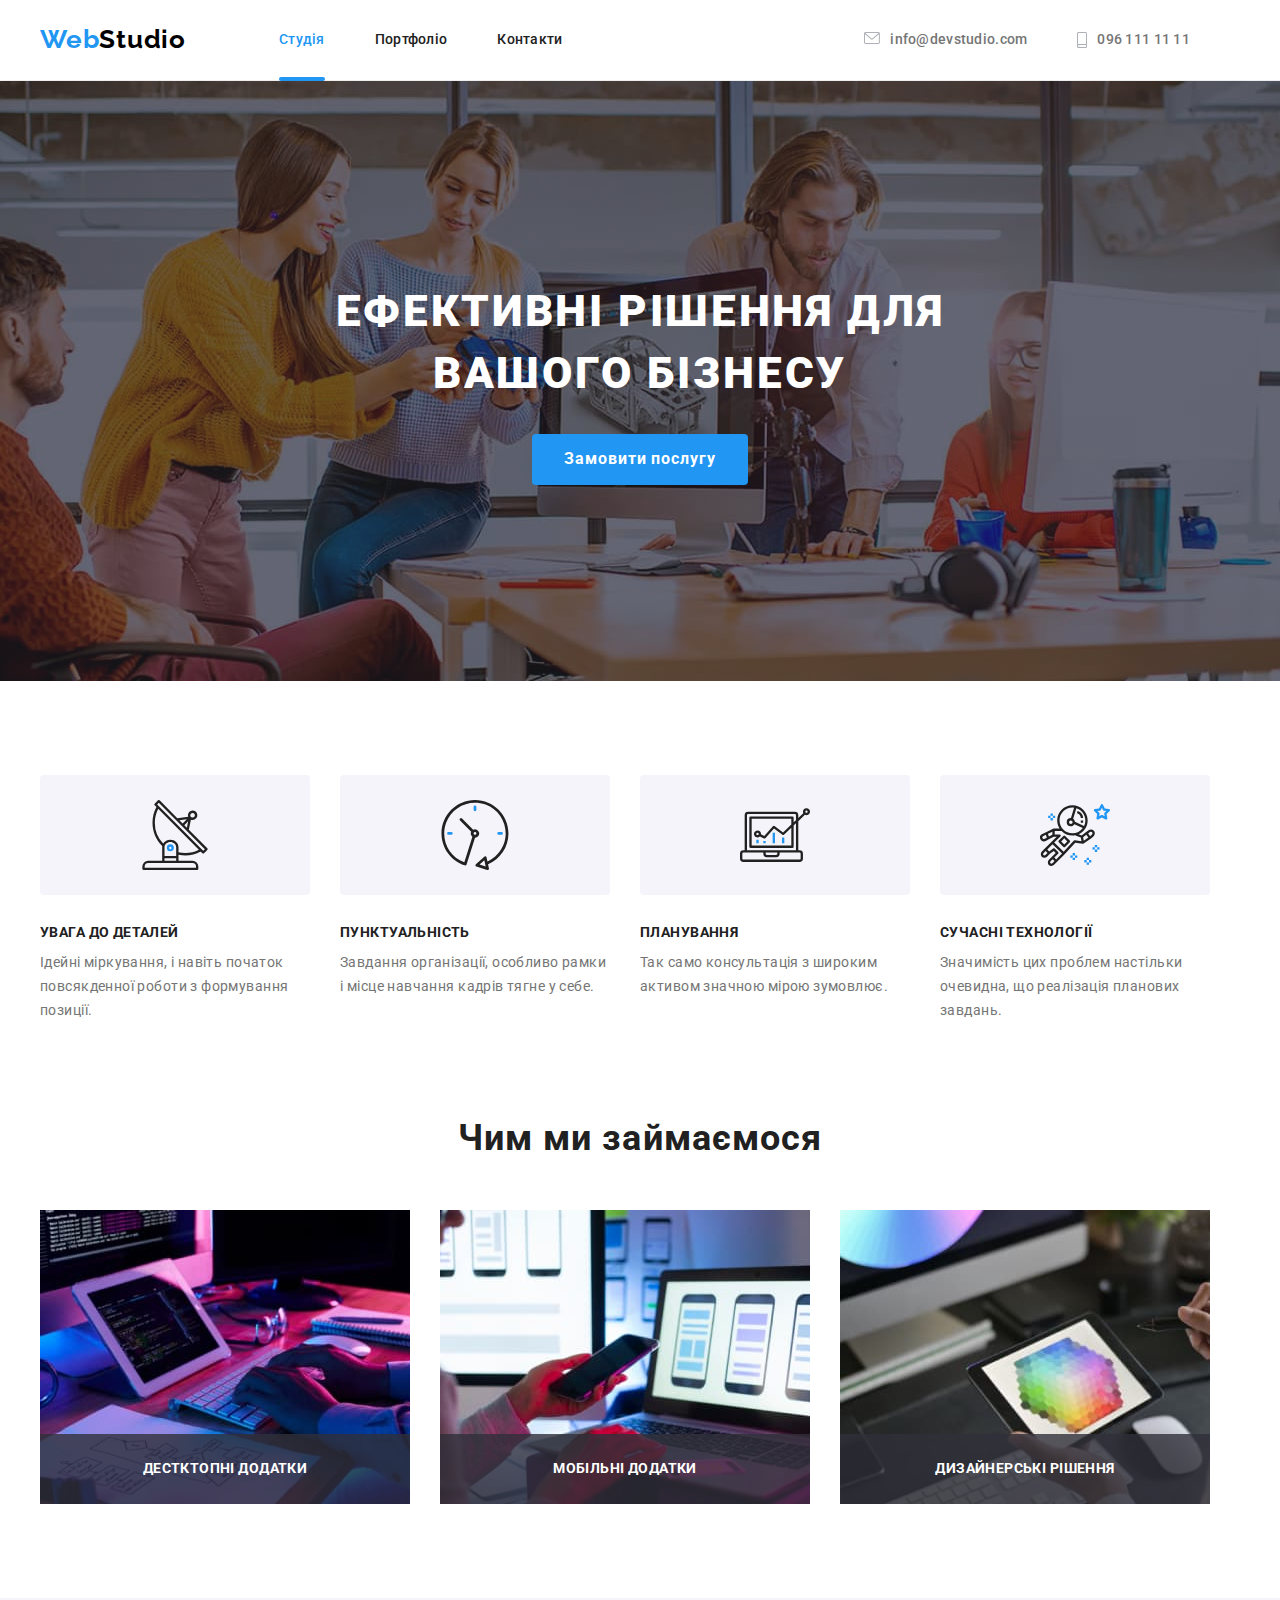
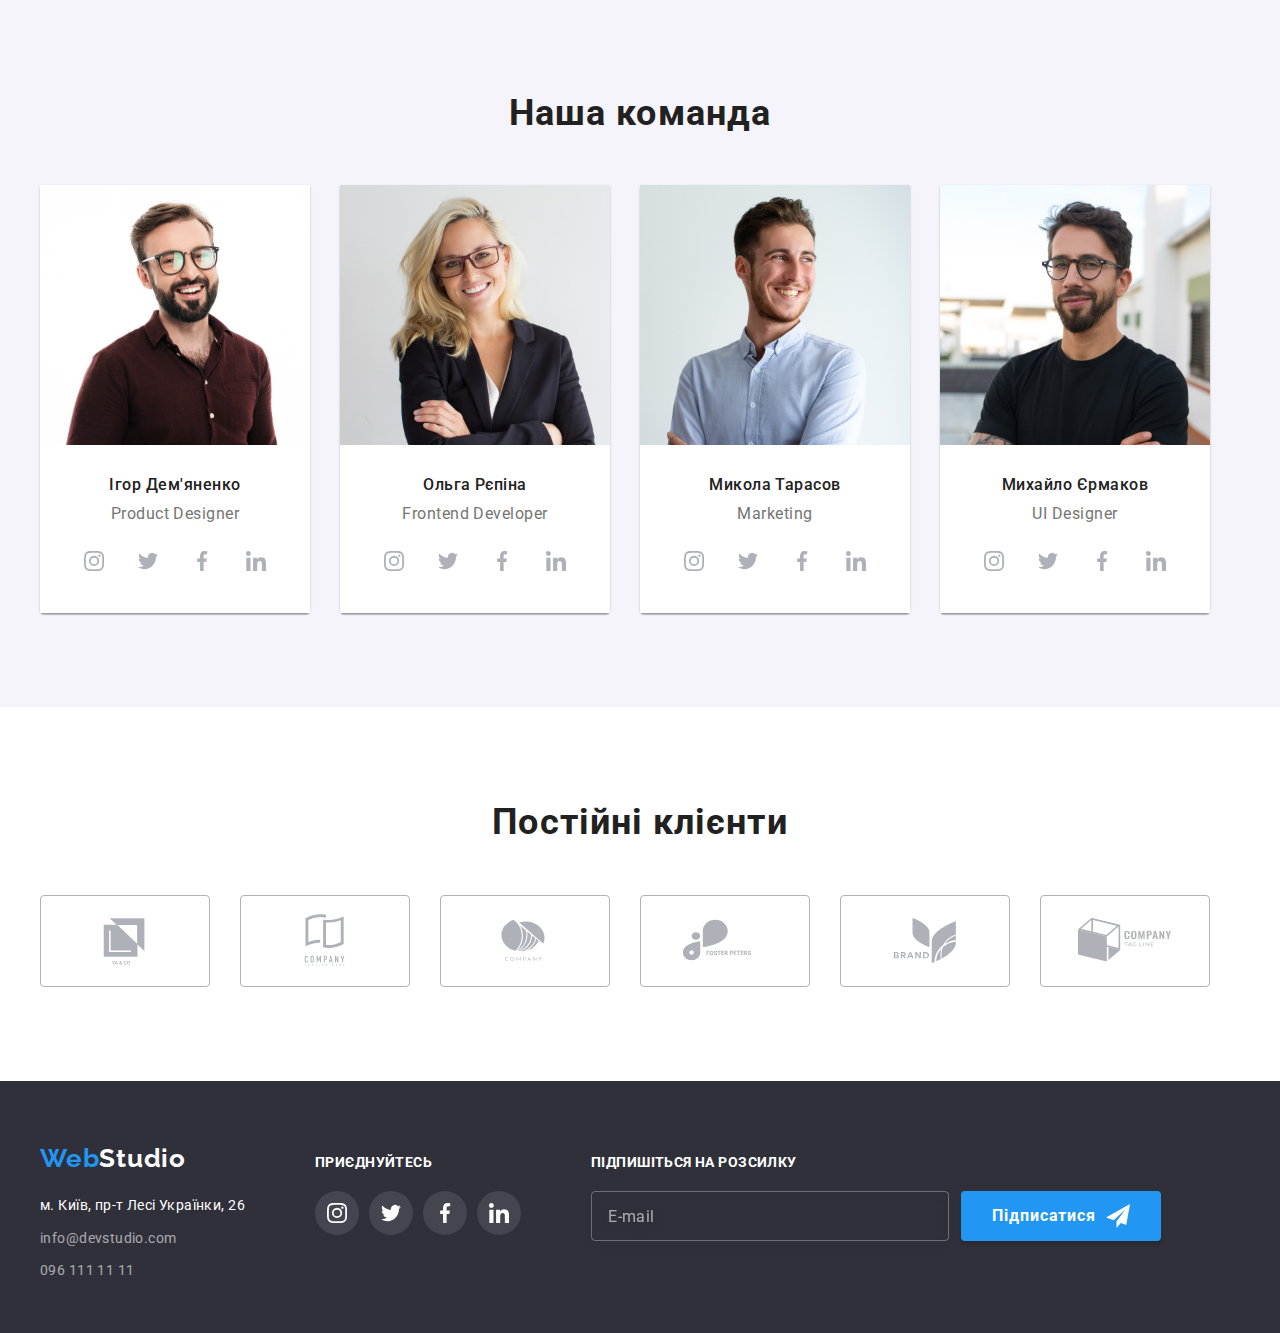
==== commit 49721a37: "New icons in form" ====
--- a/index.html
+++ b/index.html
@@ -459,7 +459,7 @@
                 <div class="input-wrap">
                     <input type="text" class="modal-input" name="user-name" placeholder="" required>
                     <svg class="modal-input-icon" width="18px" height="18px">
-                        <use href="./images/symbol-defs.svg#icon-form-name"></use>
+                        <use href="./images/symbol-defs.svg#icon-person"></use>
                     </svg>
                 </div>
             </div>
@@ -469,7 +469,7 @@
                 <div class="input-wrap">
                     <input type="number" class="modal-input" name="user-tel" placeholder="" required>
                     <svg class="modal-input-icon" width="18px" height="18px">
-                        <use href="./images/symbol-defs.svg#icon-form-tel"></use>
+                        <use href="./images/symbol-defs.svg#icon-phone"></use>
                     </svg>
                 </div>
             </div>
@@ -480,7 +480,7 @@
                 <div class="input-wrap">
                     <input type="email" class="modal-input" name="user-email" placeholder="" required>
                     <svg class="modal-input-icon" width="18px" height="18px">
-                        <use href="./images/symbol-defs.svg#icon-form-email"></use>
+                        <use href="./images/symbol-defs.svg#icon-email"></use>
                     </svg>
                 </div>
             </div>
--- a/css/styles.css
+++ b/css/styles.css
@@ -780,7 +780,7 @@
 .modal-form {
   text-align: center;
   justify-content: center;
-  align-items: centers;
+  align-items: center;
 }
 
 .modal-title {
@@ -867,13 +867,19 @@
 
 .modal-input,
 .comment-input {
-
   width: 448px;
   height: 40px;
+
   border: 1px solid rgba(33, 33, 33, 0.2);
   border-radius: 4px;
-  padding-left: 65px;
   outline-color: transparent;
+
+  font-size: 12px;
+  line-height: 1.16;
+  letter-spacing: 0.01em;
+  color: rgba(117, 117, 117, 0.5);
+
+  padding-left: 42px;
 }
 
 .modal-input:focus {
@@ -901,8 +907,6 @@
   position: absolute;
   top: 25%;
   left: 53px;
-  transform: translateX(50%);
-
 }
 
 .input-wrap {
@@ -914,26 +918,44 @@
   margin-left: 3px;
 }
 
-.modal-btn-send {
-  display: flex;
+.modal-btn-send,
+.modal-btn-subsr {
+
+  display: flex;
+  text-align: center;
   align-items: center;
   justify-content: center;
+
   min-width: 200px;
   height: 50px;
   color: var(--light-text-color);
   background-color: var(--accent-text-color);
   box-shadow: 0px 4px 4px rgba(0, 0, 0, 0.15);
   border-radius: 4px;
+
   font-weight: 700;
   font-size: 16px;
   line-height: 1.88;
-  text-align: center;
   letter-spacing: 0.06em;
+
+  border: hidden;
+  cursor: pointer;
+ 
+  transition-duration: 250ms;
+  transition-timing-function: cubic-bezier(0.4, 0, 0.2, 1);
+}
+
+.modal-btn-send {
   padding: 10px 52px;
-  border: none;
   margin: 30px 164px 40px;
 }
 
+.modal-btn-subsr {
+  margin-left: 12px;
+}
+
+.modal-btn-subsr:hover,
+.modal-btn-subsr:focus,
 .modal-btn-send:hover,
 .modal-btn-send:focus {
   background: #188CE8;
@@ -947,6 +969,10 @@
   border-radius: 4px;
   background-color: transparent;
   padding: 15px 16px;
+  font-size: 16px;
+  line-height: 1.25px;
+  letter-spacing: 0.03em;
+  color: rgba(255, 255, 255, 0.6);
 }
 
 .input-subscr::placeholder {
@@ -958,26 +984,9 @@
   color: rgba(255, 255, 255, 0.6);
 }
 
-.modal-btn-subsr {
-  display: flex;
-  width: 200px;
-  height: 50px;
-  background: var(--accent-text-color);
-  box-shadow: 0px 4px 4px rgba(0, 0, 0, 0.15);
-  border-radius: 4px;
-  margin-left: 12px;
-  font-weight: 700;
-  font-size: 16px;
-  line-height: 1.88;
-  text-align: center;
-  align-items: center;
-  justify-content: center;
-  letter-spacing: 0.06em;
-  color: var(--light-text-color);
-}
-
 .subscr-div {
   margin-top: 20px;
+  display: flex;
 }
 
 .icon-telegram {
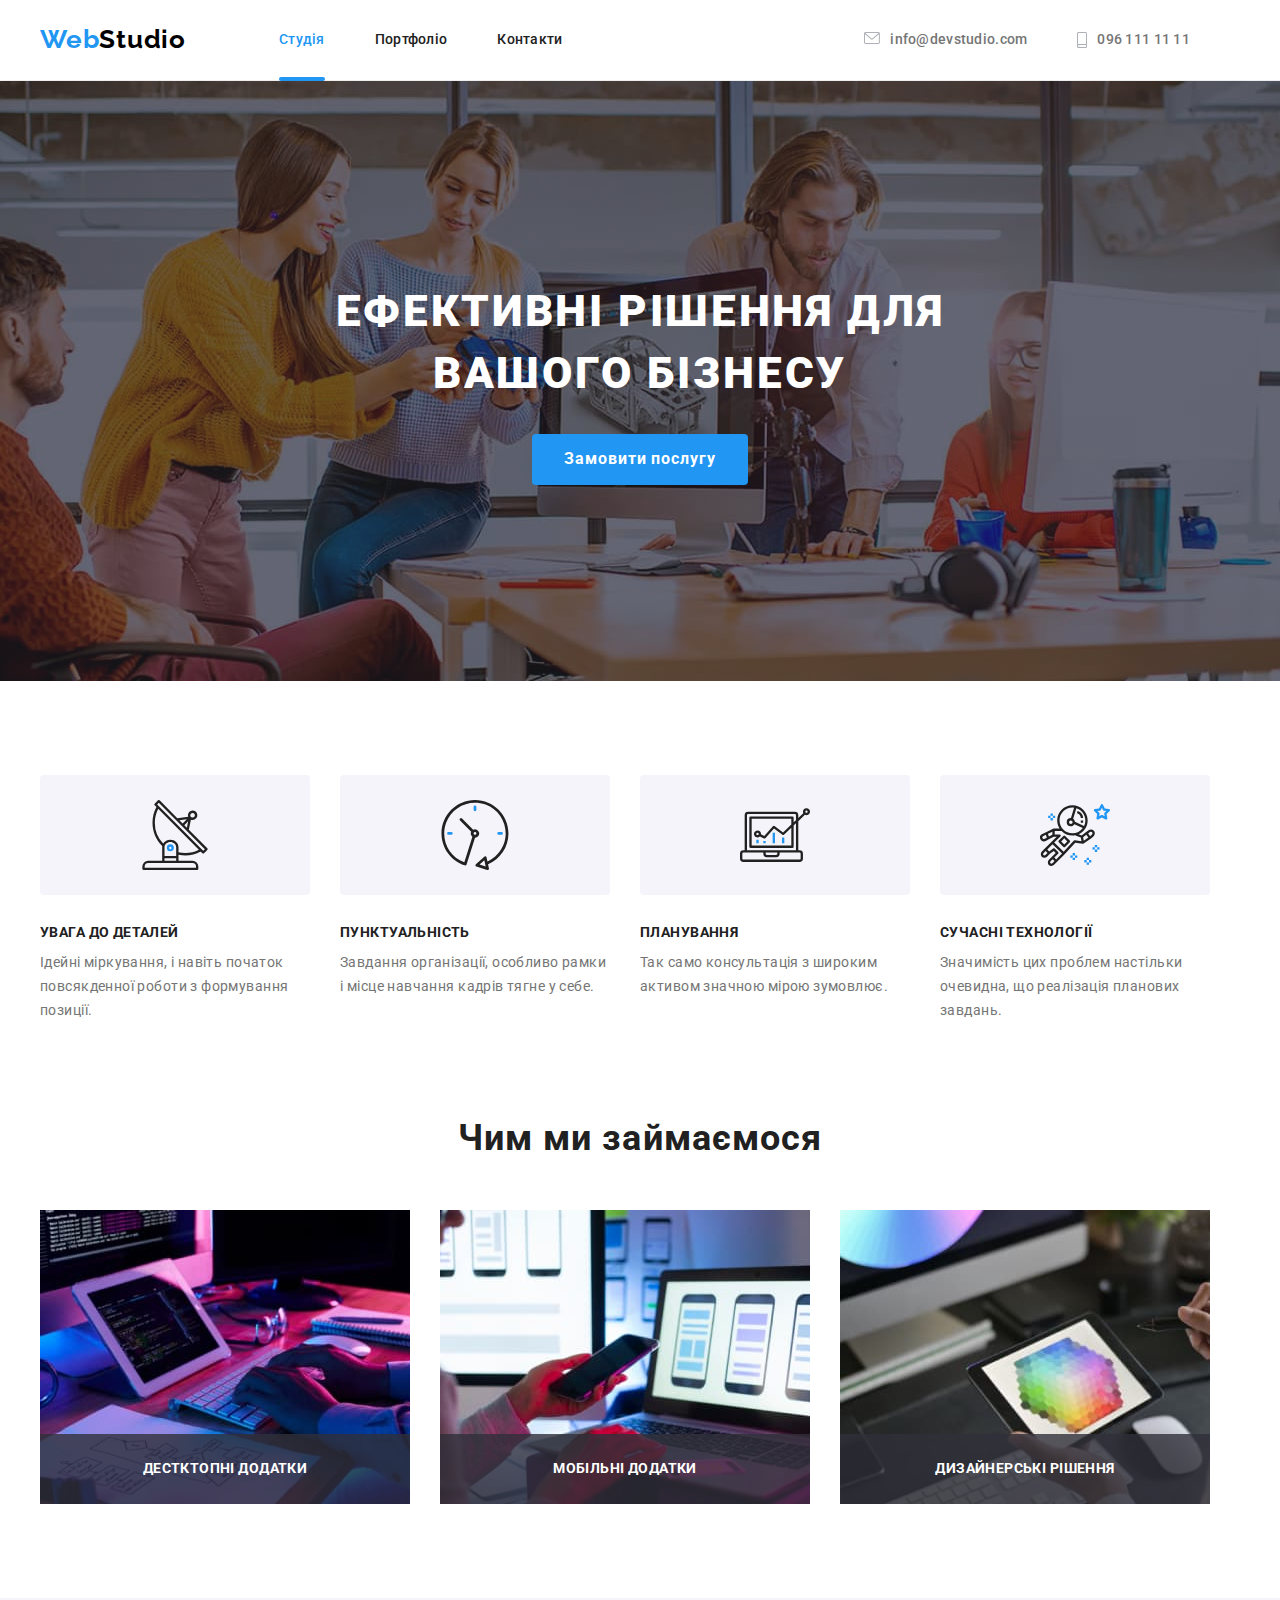
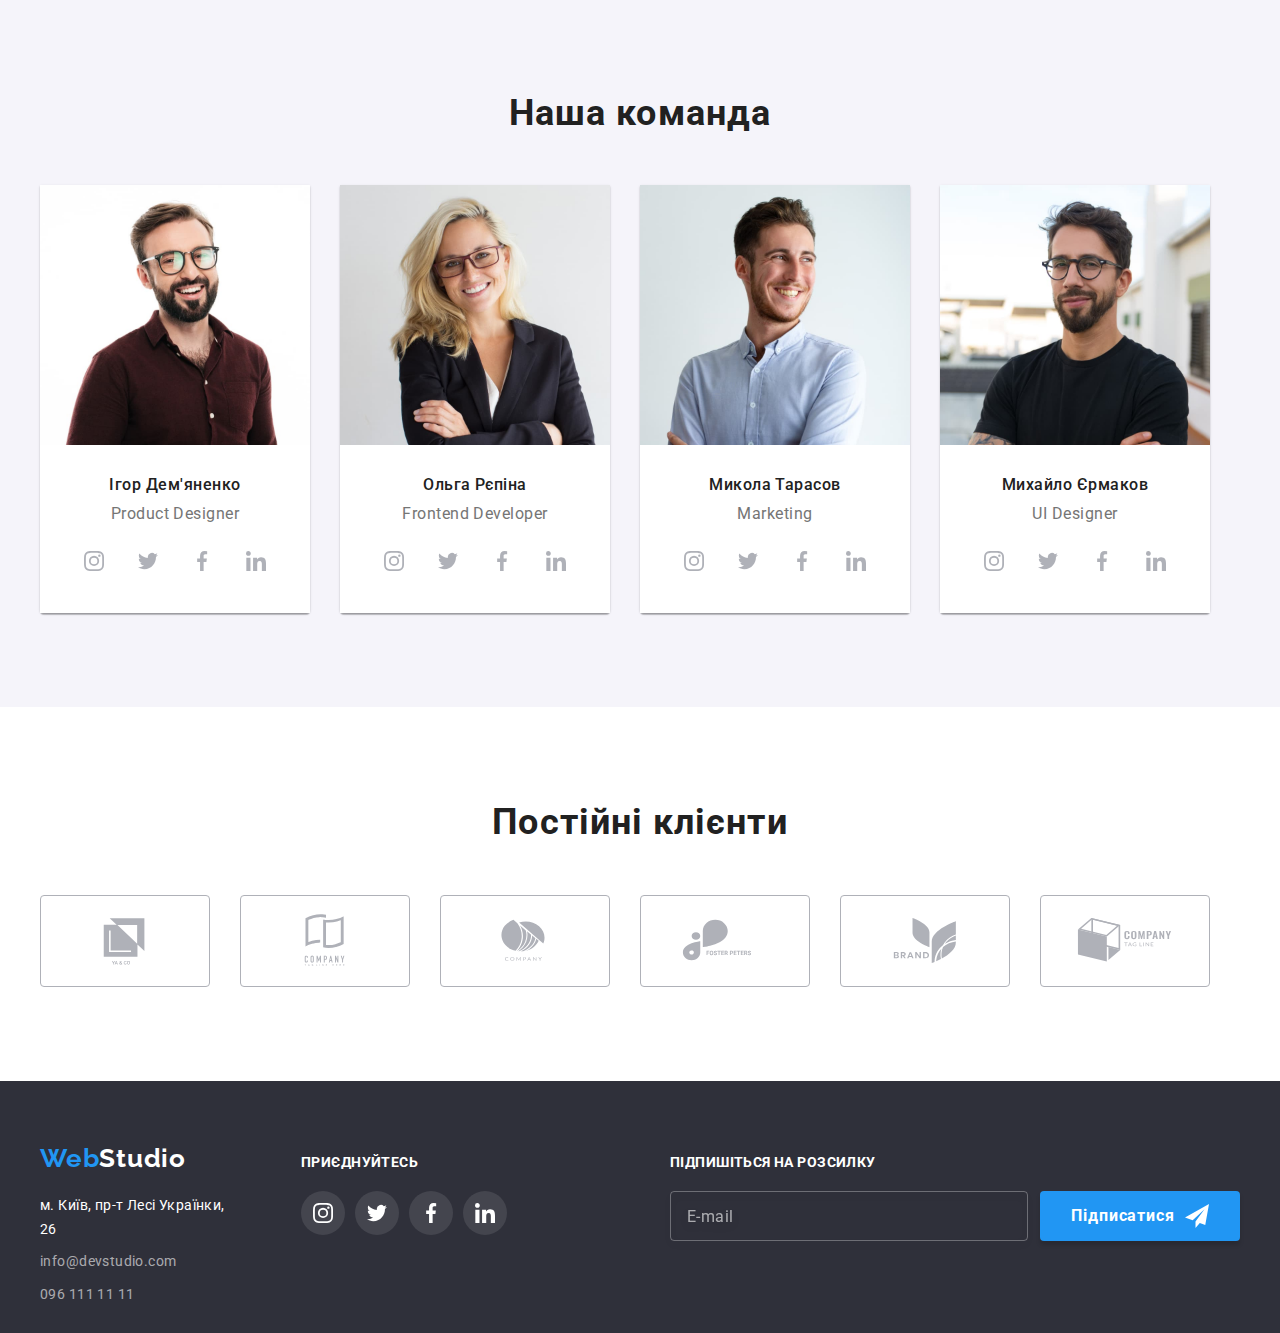
==== commit f4b4b25d: "Останні правки" ====
--- a/index.html
+++ b/index.html
@@ -393,6 +393,7 @@
                 <li><a href="tel:0961111111" class="link tel-footer"> 096 111 11 11</a></li>
             </ul>
         </div>
+
         <div>
             <p class="maintextheader-join-us uppercase">Приєднуйтесь</p>
             <ul class="soc-icons-list">
@@ -426,7 +427,8 @@
                 </li>
             </ul>
         </div>
-        <div>      
+        
+        <div class="subscription">      
             <label for="user-email" class="maintextheader-join-us uppercase">Підпишіться на розсилку</label>
                 <div class="subscr-div">
                     <input type="email" class="input-subscr" name="user-email" placeholder="E-mail">
@@ -445,9 +447,11 @@
 <div class="backdrop is-hidden" data-modal>
     <div class="modal">
         <button type="button" class="modal-btn" data-modal-close>
+     
             <svg width="18px" height="18px">
                 <use href="./images/symbol-defs.svg#icon-modal-close"></use>
             </svg>
+ 
         </button>
 
         <p class="modal-title">Залиште свої дані ми вам передзвонимо</p>
@@ -488,7 +492,7 @@
 
             <label for="user-comment" class="input-label">Коментар</label>
             <div class="modal-div">
-                <input type="text" class="comment-input" name="user-comment" placeholder="Введіть текст">
+                <textarea class="comment-input" name="user-comment" placeholder="Введіть текст"></textarea>
             </div>
                 
 
--- a/css/styles.css
+++ b/css/styles.css
@@ -777,6 +777,13 @@
   pointer-events: none;
 }
 
+.modal-btn svg:focus,
+.modal-btn svg:hover {
+  fill: var(--accent-text-color);
+  transition-duration: 250ms;
+  transition-timing-function: cubic-bezier(0.4, 0, 0.2, 1);
+}
+
 .modal-form {
   text-align: center;
   justify-content: center;
@@ -809,7 +816,7 @@
   display: block;
   margin: 0;
   padding-left: 40px;
-  text-align: left ;
+  text-align: left;
   font-size: 12px;
   line-height: 1.16;
   letter-spacing: 0.01em;
@@ -822,8 +829,8 @@
     letter-spacing: 0.03em;
     color: var(--grey-text-color);
     display: flex;
-    align-items: baseline;
-    justify-content: baseline;
+    align-items: center;
+    justify-content: center;
 }
 
 .checkbox-text span {
@@ -844,7 +851,7 @@
   fill: var(--light-text-color);
 }
 
-.input-check:focus+.checkbox-text span {
+.input-check:focus + .checkbox-text span {
   border-color: var(--accent-text-color);
 }
 
@@ -884,10 +891,14 @@
 
 .modal-input:focus {
   border: 1px solid var(--accent-text-color);
-}
-
-.modal-input:focus + .modal-input-icon {
-  fill:var(--accent-text-color);
+  transition-duration: 250ms;
+  transition-timing-function: cubic-bezier(0.4, 0, 0.2, 1);
+}
+
+.comment-input:focus, .modal-input:focus + .modal-input-icon {
+  fill: var(--accent-text-color);
+  transition-duration: 250ms;
+  transition-timing-function: cubic-bezier(0.4, 0, 0.2, 1);
 }
 
 .comment-input {
@@ -916,6 +927,12 @@
 .conditions {
   color: var(--accent-text-color);
   margin-left: 3px;
+}
+
+/* Підписка у футері */
+
+.subscription {
+  margin-left: 93px;
 }
 
 .modal-btn-send,
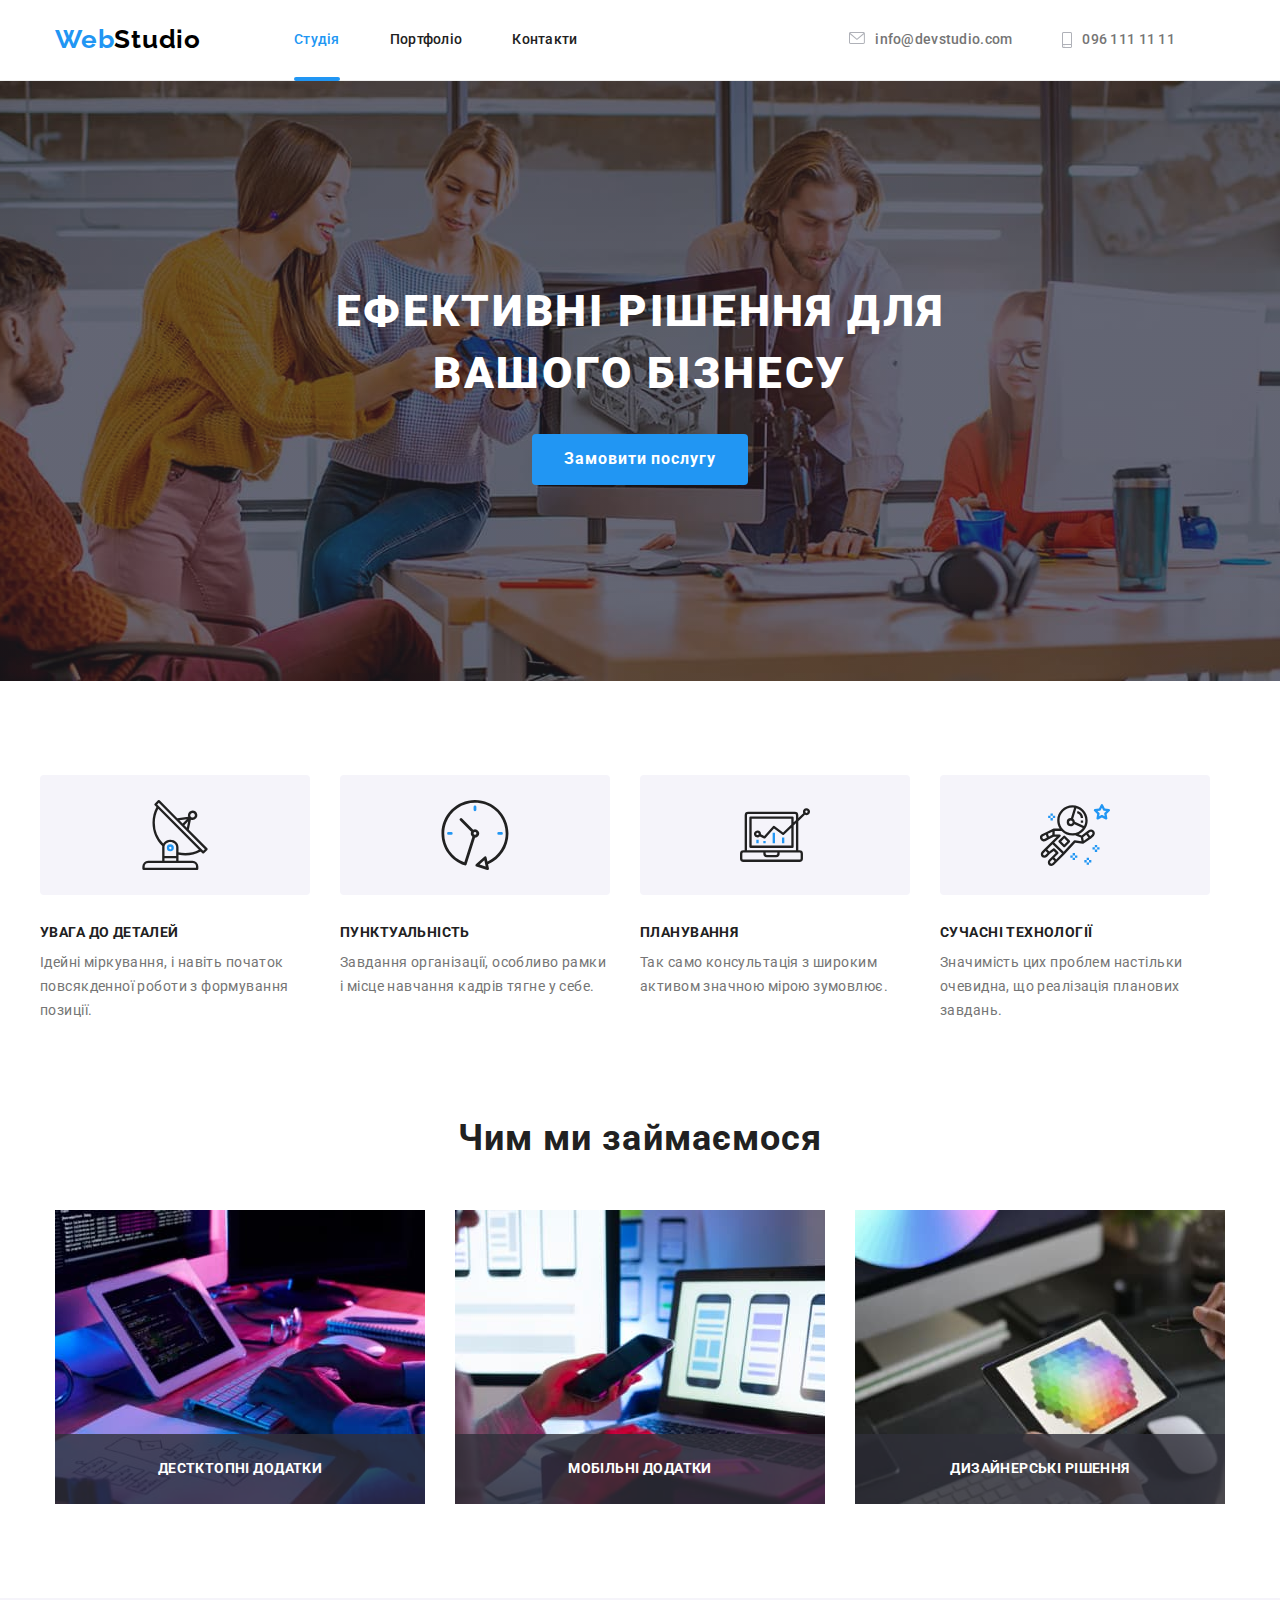
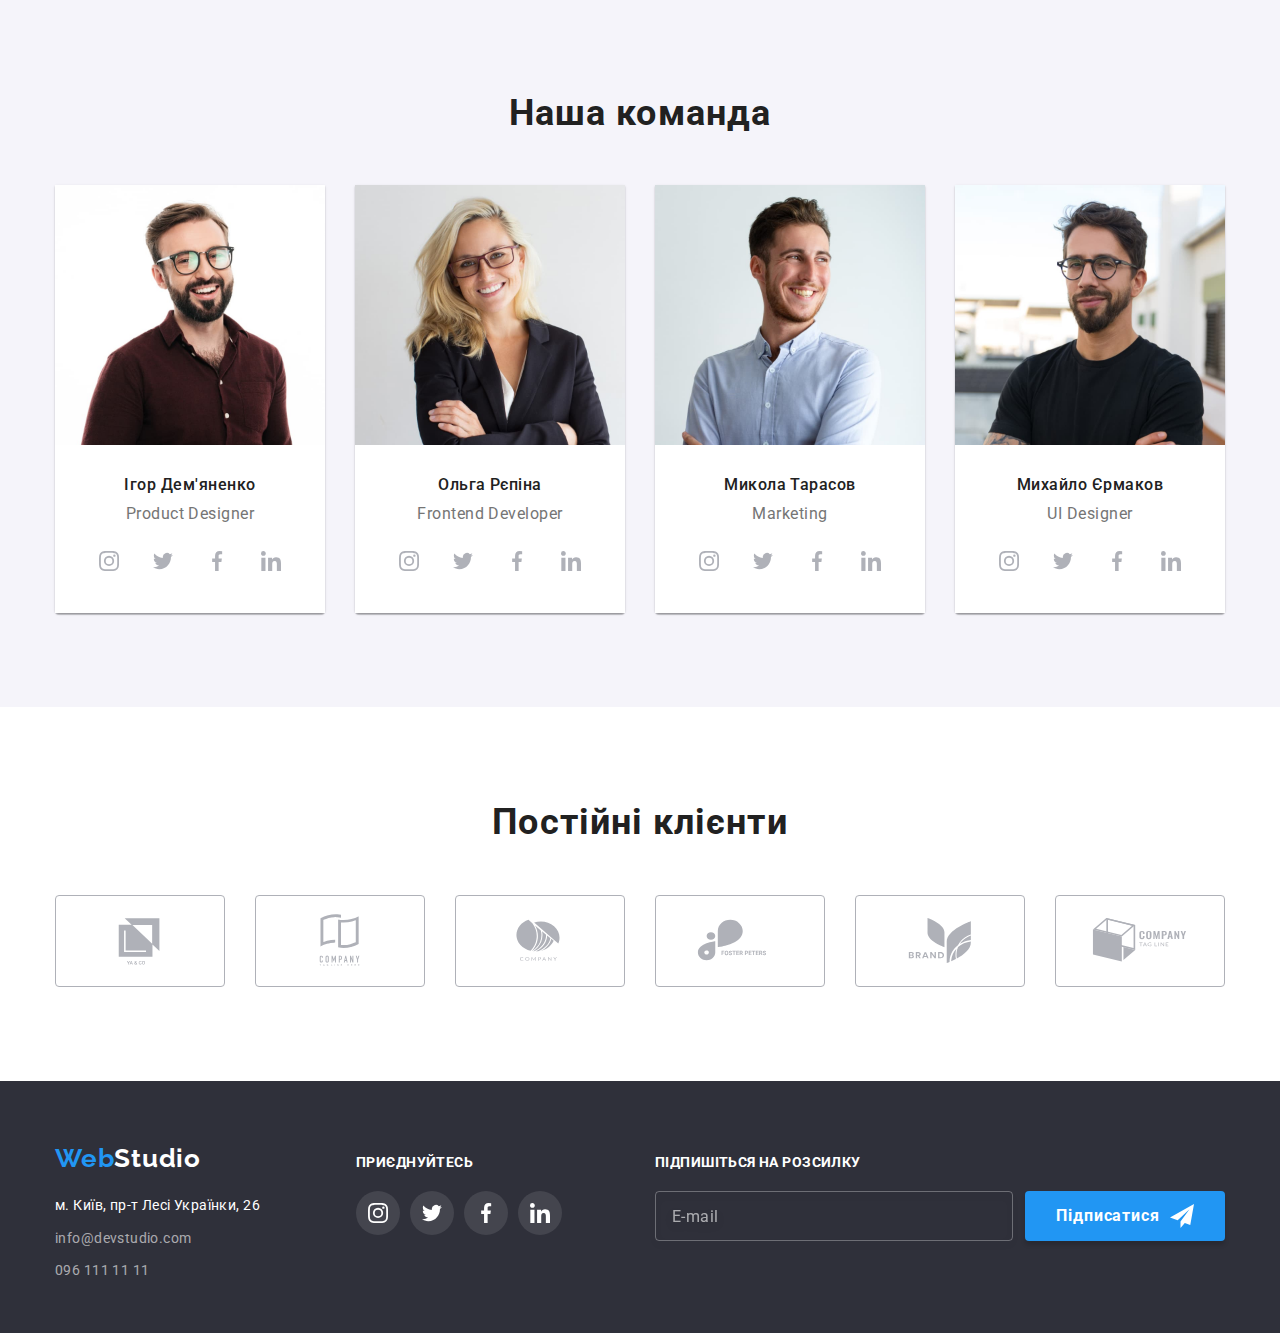
==== commit 625226c7: "Зробила футер" ====
--- a/index.html
+++ b/index.html
@@ -394,7 +394,7 @@
             </ul>
         </div>
 
-        <div>
+        <div class="soc-icons-footer">
             <p class="maintextheader-join-us uppercase">Приєднуйтесь</p>
             <ul class="soc-icons-list">
                 <li class="soc-icons-item">
--- a/css/styles.css
+++ b/css/styles.css
@@ -28,7 +28,7 @@
 }
 
 .container {
-  width: 1230px;
+  width: 1200px;
   padding-left: 15px;
   padding-right: 15px;
   margin: 0 auto;
@@ -663,10 +663,10 @@
     display: flex;
     align-items: baseline;
     justify-content: baseline;
-    gap: 70px;
 }
 
 .address {
+  width: 231px;
   color: var(--light-text-color);
   font-style: normal;
   font-size: 14px;
@@ -701,6 +701,9 @@
   color: var(--accent-text-color);
 }
 
+.soc-icons-footer {
+  margin-left: 70px;
+}
 
 .footer-soc-icons-link {
   display: flex;
